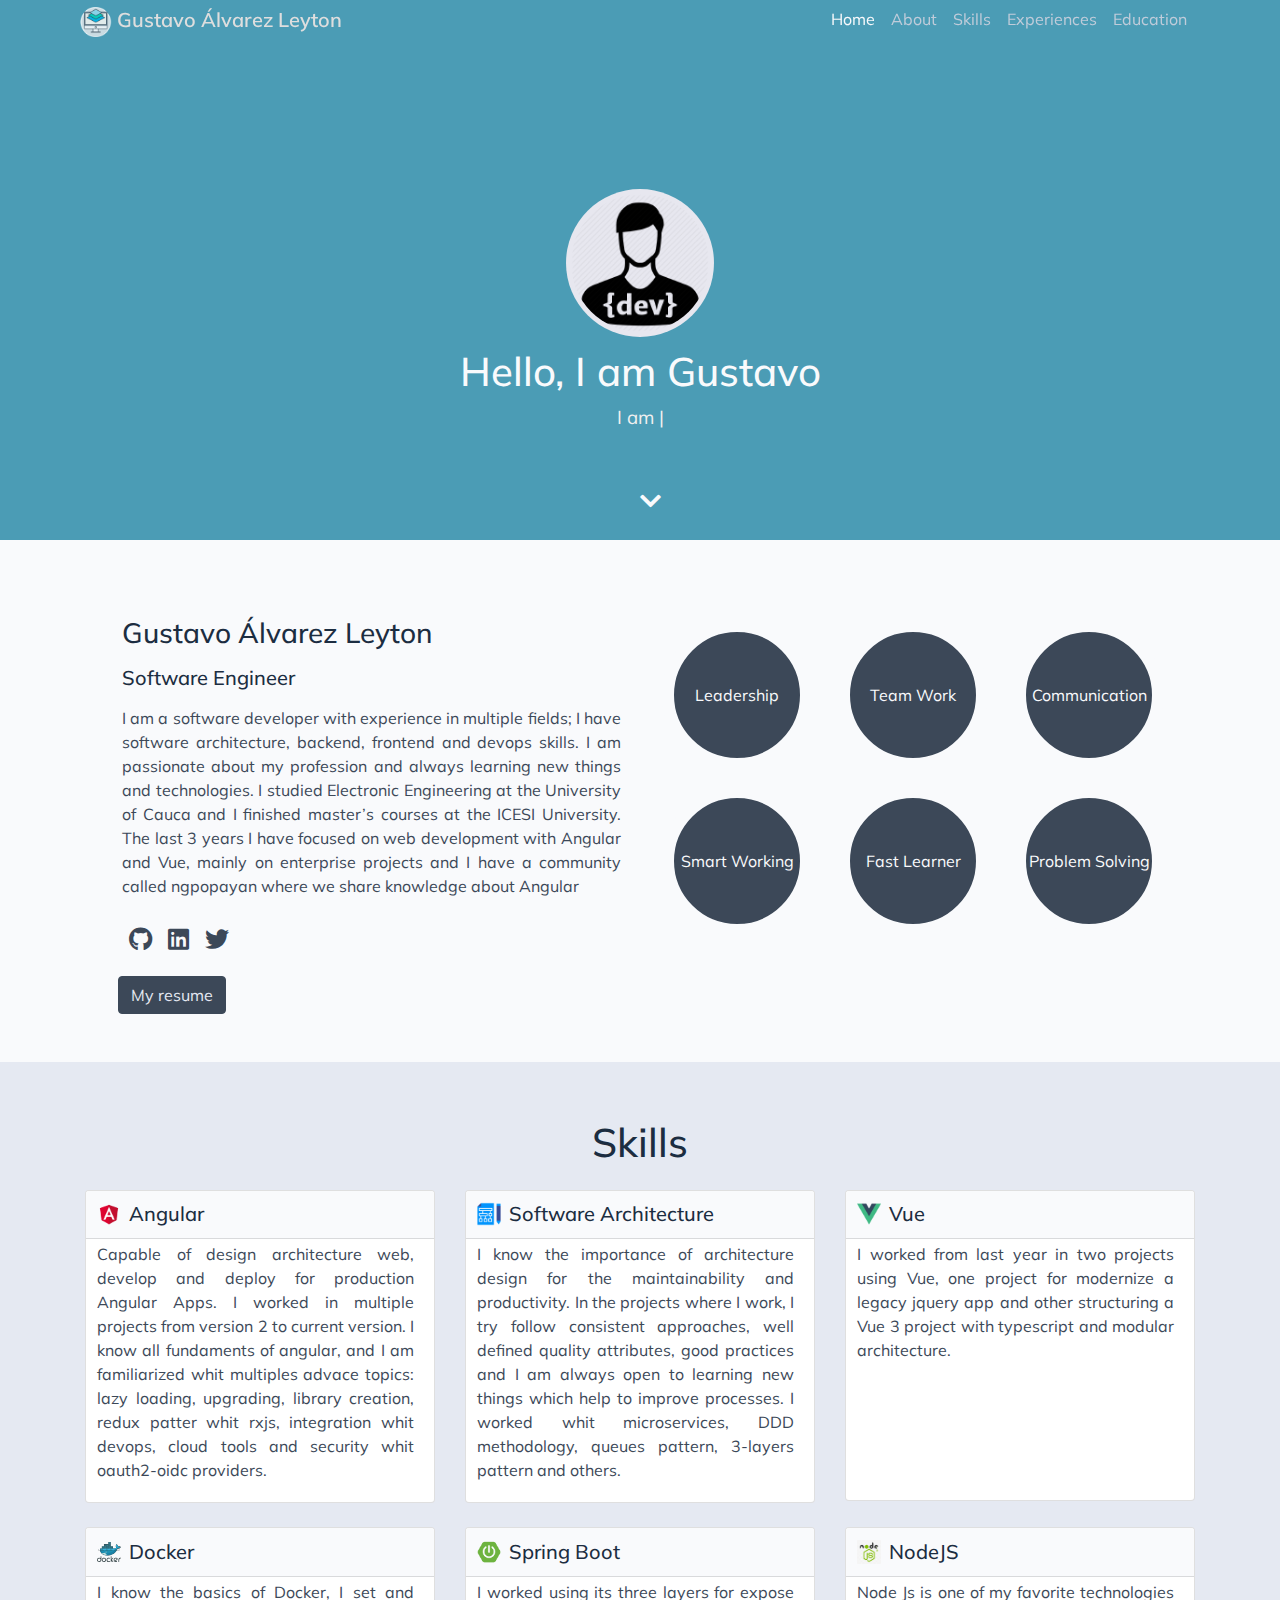
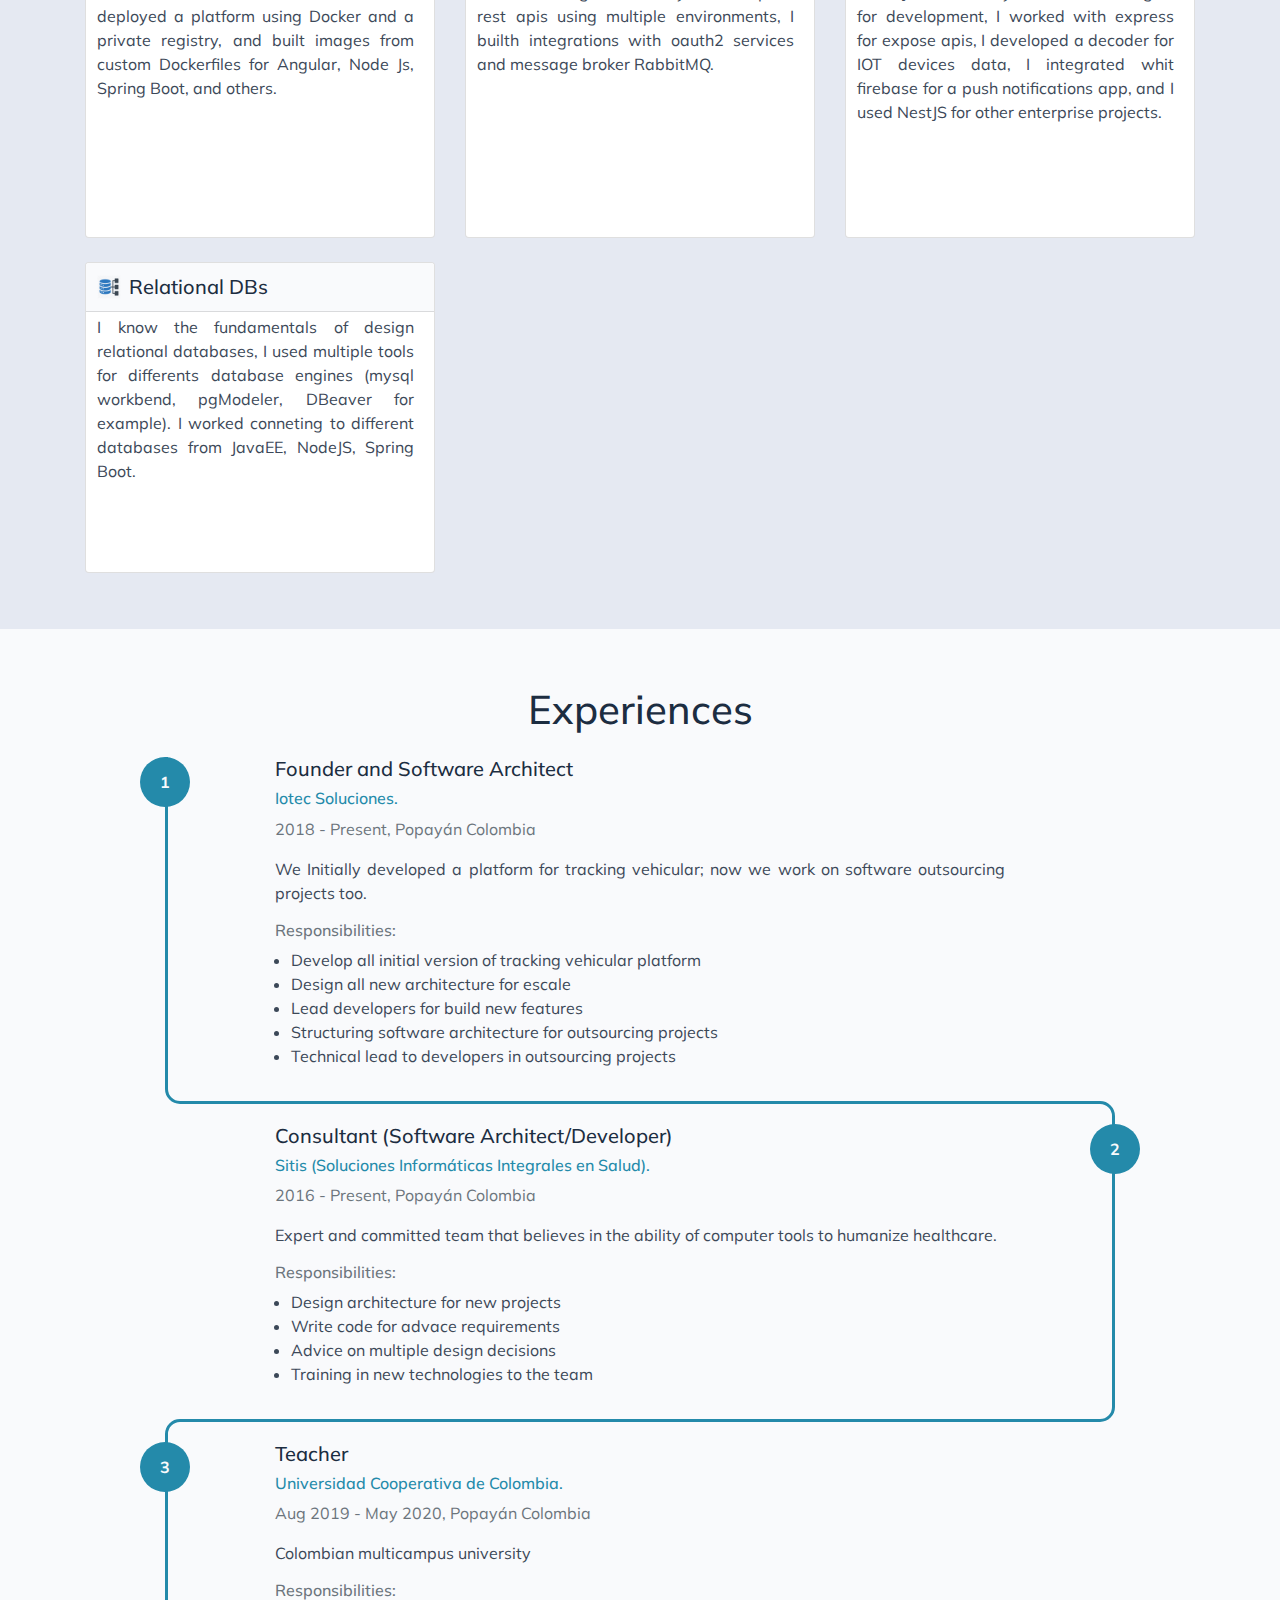
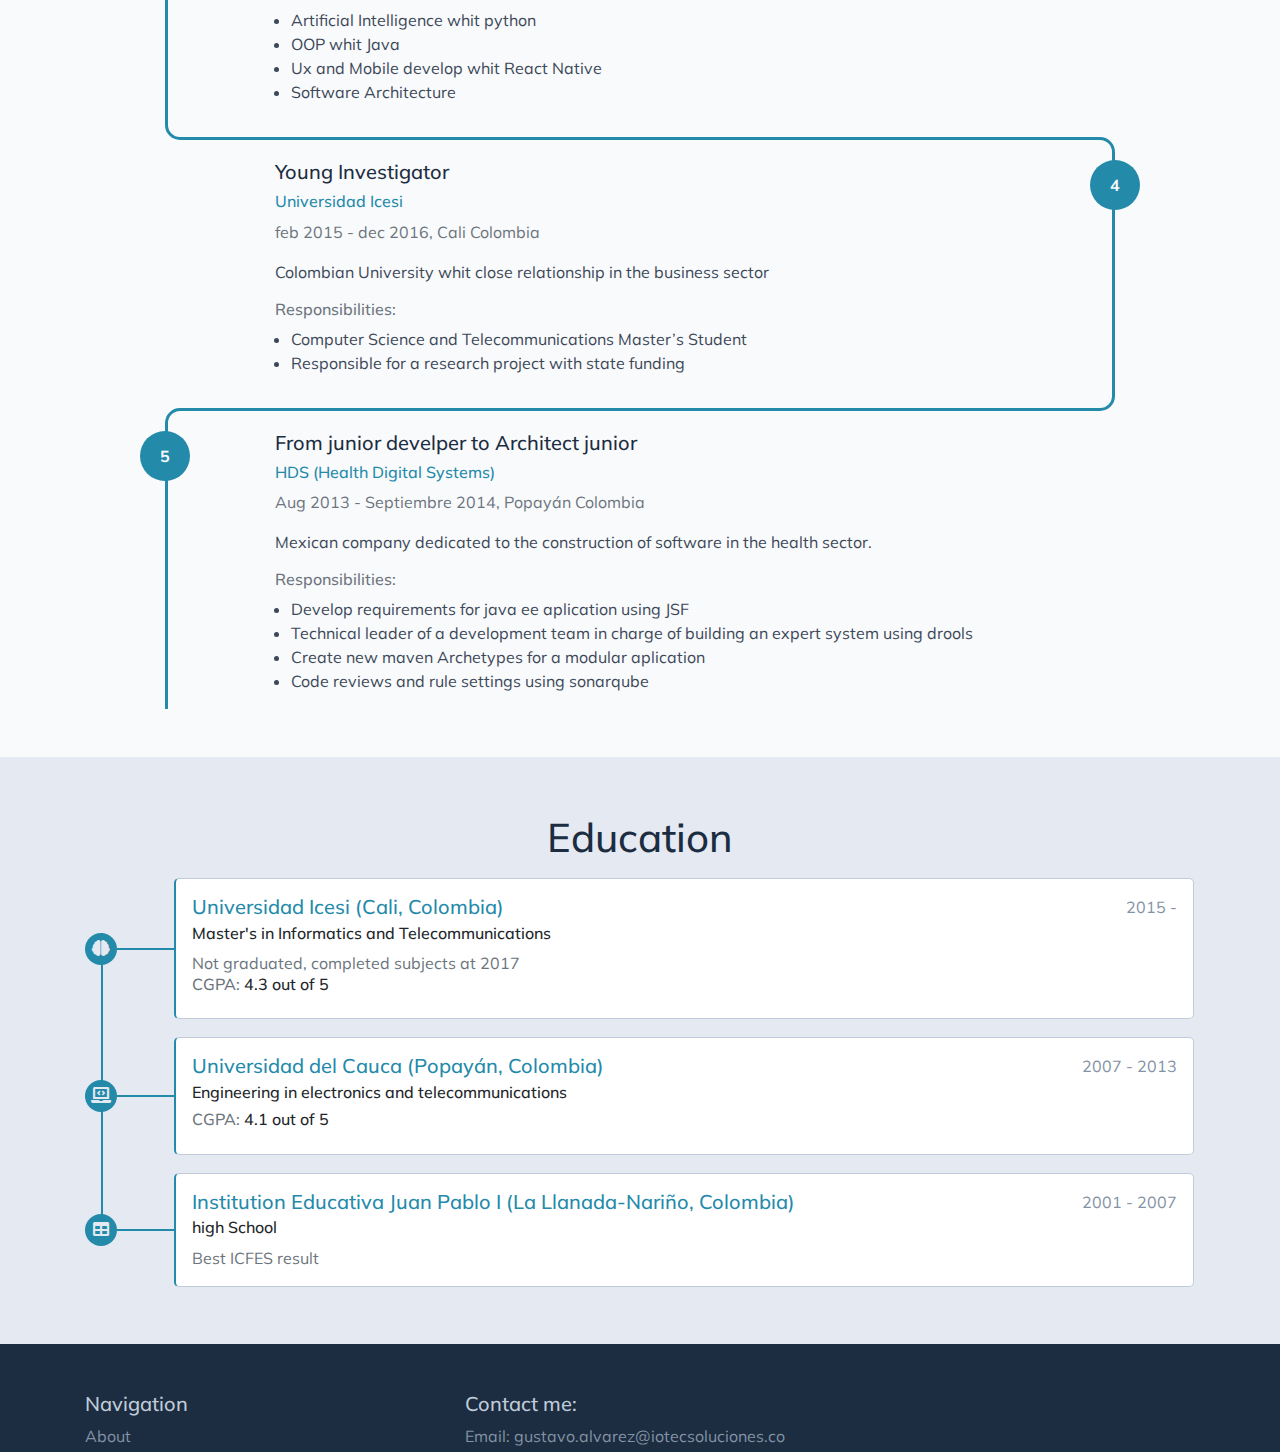
==== index.html @ 7e6e4bab "deploy: ab491716023825e96f4cd02fb077b86176ae86fd" ====
<!doctype html><html lang=en><head><meta name=generator content="Hugo 0.77.0"><title>Gustavo Álvarez Leyton</title><meta name=description content="Portfolio and personal blog of Gustavo Álvarez."><meta charset=utf-8><meta name=viewport content="width=device-width,initial-scale=1"><meta http-equiv=x-ua-compatible content="ie=edge"><link rel=stylesheet href=/css/bootstrap.min.css><link rel=stylesheet href=/css/layouts/main.css><link rel=stylesheet href=/css/style.css><link rel=stylesheet href=/css/navigators/navbar.css><link href="https://fonts.googleapis.com/css2?family=Muli:wght@300;400;500;600" rel=stylesheet><link rel=stylesheet href=https://cdnjs.cloudflare.com/ajax/libs/font-awesome/5.11.2/css/all.min.css><link rel=icon type=image/png href=/images/site/logo-gaalvarez_hua305475b74b4f21ab1abec66f253420e_112978_42x0_resize_box_2.png><link rel=stylesheet href=/css/style.css><link rel=stylesheet href=/css/sections/home.css><link rel=stylesheet href=/css/sections/about.css><link rel=stylesheet href=/css/sections/skills.css><link rel=stylesheet href=/css/sections/experiences.css><link rel=stylesheet href=/css/sections/education.css><link rel=stylesheet href=/css/sections/projects.css><link rel=stylesheet href=/css/sections/recent-posts.css><link rel=stylesheet href=/css/sections/achievements.css></head><body data-spy=scroll data-target=#top-navbar data-offset=100><nav class="navbar navbar-expand-xl top-navbar initial-navbar" id=top-navbar><div class=container><a class=navbar-brand href=/><img src=/images/site/logo-gaalvarez_hua305475b74b4f21ab1abec66f253420e_112978_42x0_resize_box_2.png id=logo>Gustavo Álvarez Leyton</a>
<button class="navbar-toggler navbar-dark" id=navbar-toggler type=button data-toggle=collapse data-target=#top-nav-items>
<span class=navbar-toggler-icon></span></button><div class="collapse navbar-collapse" id=top-nav-items><ul class="navbar-nav ml-auto"><li class=nav-item><a class=nav-link href=#home>Home</a></li><li class=nav-item><a class=nav-link href=#about>About</a></li><li class=nav-item><a class=nav-link href=#skills>Skills</a></li><li class=nav-item><a class=nav-link href=#experiences>Experiences</a></li><li class=nav-item><a class=nav-link href=#education>Education</a></li></ul></div></div><img src=/images/site/logo-gaalvarez_hua305475b74b4f21ab1abec66f253420e_112978_42x0_resize_box_2.png class=d-none id=main-logo>
<img src=/images/site/logo-gaalvarez_hua305475b74b4f21ab1abec66f253420e_112978_42x0_resize_box_2.png class=d-none id=inverted-logo></nav><div class="container-fluid home" id=home><span class=on-the-fly-behavior></span><div id=homePageBackgroundImageDivStyled class="background container-fluid"></div><div class="container content text-center"><img src=/images/author/developer_hu49b1a219dd5375f682d6f2b615464132_24031_148x148_fit_box_2.png class="rounded-circle mx-auto d-block img-fluid avatar-img"><h1 class=greeting>Hello, I am Gustavo</h1><div class=typing-carousel><span id=ityped class=ityped></span><span class=ityped-cursor></span></div><ul id=typing-carousel-data><li>I am a full stack developer</li><li>I am a Software Architect</li><li>I love bikes</li><li>I like challenges</li><li>I am from Colombia</li></ul><a href=#about><i class="arrow bounce fa fa-chevron-down"></i></a></div></div><div class="container-fluid section-holder d-flex bg-white"><div class="container anchor p-lg-5 about-section" id=about><div class="row pt-sm-2 pt-md-4 align-self-center"><div class=col-sm-6><h3 class=p-1>Gustavo Álvarez Leyton</h3><h5 class=p-1>Software Engineer</h5><p class="p-1 text-justify">I am a software developer with experience in multiple fields; I have software architecture, backend, frontend and devops skills. I am passionate about my profession and always learning new things and technologies. I studied Electronic Engineering at the University of Cauca and I finished master&rsquo;s courses at the ICESI University. The last 3 years I have focused on web development with Angular and Vue, mainly on enterprise projects and I have a community called ngpopayan where we share knowledge about Angular</p><div class="text-container ml-auto"><ul class="social-link d-flex"><li><a href=https://www.github.com/gaalvarez target=/><i class="fab fa-github"></i></a></li><li><a href=https://www.linkedin.com/in/galvarezleyton/ target=/><i class="fab fa-linkedin"></i></a></li><li><a href=https://twitter.com/galvarezleyton target=/><i class="fab fa-twitter"></i></a></li></ul></div><a href=/files/resume.pdf target=#><button class="btn btn-dark">My resume</button></a></div><div class="col-sm-6 pt-5 pl-md-4 pl-sm-3 pt-sm-0"><div class=row><div class="col-6 col-lg-4 p-2"><div class="circular-progress blue"><span class=circular-progress-left><span class="circular-progress-bar circular-progress-percentage-80"></span></span><span class=circular-progress-right><span class=circular-progress-bar></span></span><div class=circular-progress-value>Leadership</div></div></div><div class="col-6 col-lg-4 p-2"><div class="circular-progress yellow"><span class=circular-progress-left><span class="circular-progress-bar circular-progress-percentage-80"></span></span><span class=circular-progress-right><span class=circular-progress-bar></span></span><div class=circular-progress-value>Team Work</div></div></div><div class="col-6 col-lg-4 p-2"><div class="circular-progress pink"><span class=circular-progress-left><span class="circular-progress-bar circular-progress-percentage-80"></span></span><span class=circular-progress-right><span class=circular-progress-bar></span></span><div class=circular-progress-value>Communication</div></div></div><div class="col-6 col-lg-4 p-2"><div class="circular-progress green"><span class=circular-progress-left><span class="circular-progress-bar circular-progress-percentage-95"></span></span><span class=circular-progress-right><span class=circular-progress-bar></span></span><div class=circular-progress-value>Smart Working</div></div></div><div class="col-6 col-lg-4 p-2"><div class="circular-progress sky"><span class=circular-progress-left><span class="circular-progress-bar circular-progress-percentage-95"></span></span><span class=circular-progress-right><span class=circular-progress-bar></span></span><div class=circular-progress-value>Fast Learner</div></div></div><div class="col-6 col-lg-4 p-2"><div class="circular-progress orange"><span class=circular-progress-left><span class="circular-progress-bar circular-progress-percentage-95"></span></span><span class=circular-progress-right><span class=circular-progress-bar></span></span><div class=circular-progress-value>Problem Solving</div></div></div></div></div></div></div></div><div class="container-fluid section-holder d-flex bg-dimmed"><div class="container-fluid anchor pb-5 skills-section" id=skills><h1 class=text-center>Skills</h1><div class="container d-flex-block"><div class=row id=primary-skills><div class="col-xs-12 col-sm-6 col-lg-4 pt-2"><a class=skill-card-link href=https://angular.io/><div class=card><div class="card-head d-flex"><img class=card-img-xs src=/images/sections/skills/angular.png alt=Angular><h5 class=card-title>Angular</h5></div><div class=card-body><p class=card-text>Capable of design architecture web, develop and deploy for production Angular Apps. I worked in multiple projects from version 2 to current version. I know all fundaments of angular, and I am familiarized whit multiples advace topics: lazy loading, upgrading, library creation, redux patter whit rxjs, integration whit devops, cloud tools and security whit oauth2-oidc providers.</p></div></div></a></div><div class="col-xs-12 col-sm-6 col-lg-4 pt-2"><a class=skill-card-link href=https://golang.org/><div class=card><div class="card-head d-flex"><img class=card-img-xs src=/images/sections/skills/software-architecture.png alt="Software Architecture"><h5 class=card-title>Software Architecture</h5></div><div class=card-body><p class=card-text>I know the importance of architecture design for the maintainability and productivity. In the projects where I work, I try follow consistent approaches, well defined quality attributes, good practices and I am always open to learning new things which help to improve processes. I worked whit microservices, DDD methodology, queues pattern, 3-layers pattern and others.</p></div></div></a></div><div class="col-xs-12 col-sm-6 col-lg-4 pt-2"><a class=skill-card-link href=https://vuejs.org/><div class=card><div class="card-head d-flex"><img class=card-img-xs src=/images/sections/skills/vue.png alt=Vue><h5 class=card-title>Vue</h5></div><div class=card-body><p class=card-text>I worked from last year in two projects using Vue, one project for modernize a legacy jquery app and other structuring a Vue 3 project with typescript and modular architecture.</p></div></div></a></div><div class="col-xs-12 col-sm-6 col-lg-4 pt-2"><a class=skill-card-link href=https://www.docker.com/><div class=card><div class="card-head d-flex"><img class=card-img-xs src=/images/sections/skills/docker.svg alt=Docker><h5 class=card-title>Docker</h5></div><div class=card-body><p class=card-text>I know the basics of Docker, I set and deployed a platform using Docker and a private registry, and built images from custom Dockerfiles for Angular, Node Js, Spring Boot, and others.</p></div></div></a></div><div class="col-xs-12 col-sm-6 col-lg-4 pt-2"><a class=skill-card-link href=https://spring.io/projects/spring-boot><div class=card><div class="card-head d-flex"><img class=card-img-xs src=/images/sections/skills/spring-boot.png alt="Spring Boot"><h5 class=card-title>Spring Boot</h5></div><div class=card-body><p class=card-text>I worked using its three layers for expose rest apis using multiple environments, I builth integrations with oauth2 services and message broker RabbitMQ.</p></div></div></a></div><div class="col-xs-12 col-sm-6 col-lg-4 pt-2"><a class=skill-card-link href=https://nodejs.org/en/><div class=card><div class="card-head d-flex"><img class=card-img-xs src=/images/sections/skills/nodejs.png alt=NodeJS><h5 class=card-title>NodeJS</h5></div><div class=card-body><p class=card-text>Node Js is one of my favorite technologies for development, I worked with express for expose apis, I developed a decoder for IOT devices data, I integrated whit firebase for a push notifications app, and I used NestJS for other enterprise projects.</p></div></div></a></div><div class="col-xs-12 col-sm-6 col-lg-4 pt-2"><a class=skill-card-link href=javascript:void(0)><div class=card><div class="card-head d-flex"><img class=card-img-xs src=/images/sections/skills/rdb.png alt="Relational DBs"><h5 class=card-title>Relational DBs</h5></div><div class=card-body><p class=card-text>I know the fundamentals of design relational databases, I used multiple tools for differents database engines (mysql workbend, pgModeler, DBeaver for example). I worked conneting to different databases from JavaEE, NodeJS, Spring Boot.</p></div></div></a></div></div></div></div></div><div class="container-fluid section-holder d-flex bg-white"><div class="container-fluid anchor pb-5 experiences-section" id=experiences><h1 class=text-center>Experiences</h1><div class="container timeline text-justify"><div class="row align-items-center d-flex"><div class="col-1 col-lg-2 text-center vertical-line d-inline-flex justify-content-center"><div class="circle font-weight-bold">1</div></div><div class="col-10 col-lg-8"><div class=experience-entry-heading><h5>Founder and Software Architect</h5><h6><a href=https://iotecsoluciones.co>Iotec Soluciones.</a></h6><p class=text-muted>2018 - Present,
Popayán Colombia</p></div><p>We Initially developed a platform for tracking vehicular; now we work on software outsourcing projects too.</p><h6 class=text-muted>Responsibilities:</h6><ul class=justify-content-around><li>Develop all initial version of tracking vehicular platform</li><li>Design all new architecture for escale</li><li>Lead developers for build new features</li><li>Structuring software architecture for outsourcing projects</li><li>Technical lead to developers in outsourcing projects</li></ul></div></div><div class="row horizontal-line"><div class="col-1 col-lg-2 timeline-side-div"><div class=corner></div></div><div class="col-10 col-lg-8"><hr></div><div class="col-1 col-lg-2 timeline-side-div"><div class=corner></div></div></div><div class="row align-items-center justify-content-end d-flex"><div class="col-10 col-lg-8"><div class=experience-entry-heading><h5>Consultant (Software Architect/Developer)</h5><h6><a href=https://sitis.com.co/>Sitis (Soluciones Informáticas Integrales en Salud).</a></h6><p class=text-muted>2016 - Present,
Popayán Colombia</p></div><p>Expert and committed team that believes in the ability of computer tools to humanize healthcare.</p><h6 class=text-muted>Responsibilities:</h6><ul class=justify-content-around><li>Design architecture for new projects</li><li>Write code for advace requirements</li><li>Advice on multiple design decisions</li><li>Training in new technologies to the team</li></ul></div><div class="col-1 col-lg-2 text-center vertical-line d-inline-flex justify-content-center"><div class="circle font-weight-bold">2</div></div></div><div class="row horizontal-line"><div class="col-1 col-lg-2 timeline-side-div"><div class=corner></div></div><div class="col-10 col-lg-8"><hr></div><div class="col-1 col-lg-2 timeline-side-div"><div class=corner></div></div></div><div class="row align-items-center d-flex"><div class="col-1 col-lg-2 text-center vertical-line d-inline-flex justify-content-center"><div class="circle font-weight-bold">3</div></div><div class="col-10 col-lg-8"><div class=experience-entry-heading><h5>Teacher</h5><h6><a href=https://www.ucc.edu.co/>Universidad Cooperativa de Colombia.</a></h6><p class=text-muted>Aug 2019 - May 2020,
Popayán Colombia</p></div><p>Colombian multicampus university</p><h6 class=text-muted>Responsibilities:</h6><ul class=justify-content-around><li>Artificial Intelligence whit python</li><li>OOP whit Java</li><li>Ux and Mobile develop whit React Native</li><li>Software Architecture</li></ul></div></div><div class="row horizontal-line"><div class="col-1 col-lg-2 timeline-side-div"><div class=corner></div></div><div class="col-10 col-lg-8"><hr></div><div class="col-1 col-lg-2 timeline-side-div"><div class=corner></div></div></div><div class="row align-items-center justify-content-end d-flex"><div class="col-10 col-lg-8"><div class=experience-entry-heading><h5>Young Investigator</h5><h6><a href=https://www.icesi.edu.co/>Universidad Icesi</a></h6><p class=text-muted>feb 2015 - dec 2016,
Cali Colombia</p></div><p>Colombian University whit close relationship in the business sector</p><h6 class=text-muted>Responsibilities:</h6><ul class=justify-content-around><li>Computer Science and Telecommunications Master&rsquo;s Student</li><li>Responsible for a research project with state funding</li></ul></div><div class="col-1 col-lg-2 text-center vertical-line d-inline-flex justify-content-center"><div class="circle font-weight-bold">4</div></div></div><div class="row horizontal-line"><div class="col-1 col-lg-2 timeline-side-div"><div class=corner></div></div><div class="col-10 col-lg-8"><hr></div><div class="col-1 col-lg-2 timeline-side-div"><div class=corner></div></div></div><div class="row align-items-center d-flex"><div class="col-1 col-lg-2 text-center vertical-line d-inline-flex justify-content-center"><div class="circle font-weight-bold">5</div></div><div class="col-10 col-lg-8"><div class=experience-entry-heading><h5>From junior develper to Architect junior</h5><h6><a href=Currently%20not%20available>HDS (Health Digital Systems)</a></h6><p class=text-muted>Aug 2013 - Septiembre 2014,
Popayán Colombia</p></div><p>Mexican company dedicated to the construction of software in the health sector.</p><h6 class=text-muted>Responsibilities:</h6><ul class=justify-content-around><li>Develop requirements for java ee aplication using JSF</li><li>Technical leader of a development team in charge of building an expert system using drools</li><li>Create new maven Archetypes for a modular aplication</li><li>Code reviews and rule settings using sonarqube</li></ul></div></div></div></div></div><div class="container-fluid section-holder d-flex bg-dimmed"><div class="container-fluid anchor pb-5 education-section" id=education><h1 class=text-center>Education</h1><div class=container><table class=education-info-table><tbody><tr><td class=icon><div class=hline></div><div class=icon-holder><i class="fas fa-brain"></i></div></td><td class=line><div></div></td><td class=details><div class="degree-info card"><div class=row><div class="col-lg-10 col-md-8"><h5><a href=https://www.icesi.edu.co/>Universidad Icesi (Cali, Colombia)</a></h5></div><div class="timeframe col-lg-2 col-md-4">2015 -</div></div><h6>Master's in Informatics and Telecommunications</h6><div class=row><div class="col-lg-10 col-md-8 text-muted">Not graduated, completed subjects at 2017</div></div><h6><span class=text-muted>CGPA: </span><span>4.3</span> out of <span>5</span></h6></div></td></tr><tr><td class=icon><div class=hline></div><div class=icon-holder><i class="fas fa-laptop-code"></i></div></td><td class=line><div></div></td><td class=details><div class="degree-info card"><div class=row><div class="col-lg-10 col-md-8"><h5><a href=https://www.unicauca.edu.co/>Universidad del Cauca (Popayán, Colombia)</a></h5></div><div class="timeframe col-lg-2 col-md-4">2007 - 2013</div></div><h6>Engineering in electronics and telecommunications</h6><h6><span class=text-muted>CGPA: </span><span>4.1</span> out of <span>5</span></h6></div></td></tr><tr><td class=icon><div class=hline></div><div class=icon-holder><i class="fas fa-table"></i></div></td><td class=line><div></div></td><td class=details><div class="degree-info card"><div class=row><div class="col-lg-10 col-md-8"><h5><a href=#>Institution Educativa Juan Pablo I (La Llanada-Nariño, Colombia)</a></h5></div><div class="timeframe col-lg-2 col-md-4">2001 - 2007</div></div><h6>high School</h6><div class=row><div class="col-lg-10 col-md-8 text-muted">Best ICFES result</div></div></div></td></tr></tbody></table></div></div></div><footer class="container-fluid text-center align-content-center footer pb-2"><div class="container pt-5"><div class="row text-left"><div class="col-md-4 col-sm-12"><h5>Navigation</h5><ul><li class=nav-item><a class=smooth-scroll href=#about>About</a></li><li class=nav-item><a class=smooth-scroll href=#skills>Skills</a></li><li class=nav-item><a class=smooth-scroll href=#experiences>Experiences</a></li><li class=nav-item><a class=smooth-scroll href=#education>Education</a></li></ul></div><div class="col-md-4 col-sm-12"><h5>Contact me:</h5><ul><li><span>Email:</span> <span>gustavo.alvarez@iotecsoluciones.co</span></li><li><span>Phone:</span> <span>+57 311 321 5148</span></li></ul></div></div></div><hr><div class=container><div class="row text-left"><div class=col-md-4></div><div class="col-md-4 text-center">© 2021 Copyright.</div><div class="col-md-4 text-right"><a id=hugo href=https://gohugo.io/>Powered by
<img src=/images/hugo-logo.svg alt="Hugo Logo" height=18></a></div></div></div></footer><script src=/js/jquery-3.4.1.min.js></script><script src=/js/popper.min.js></script><script src=/js/bootstrap.min.js></script><script src=/js/navbar.js></script><script src=/js/main.js></script><script src=/js/itype.min.js></script><script src=/js/github-button.js></script><script src=/js/home.js></script><script src=/js/jquery.filterizr.min.js></script></body></html>
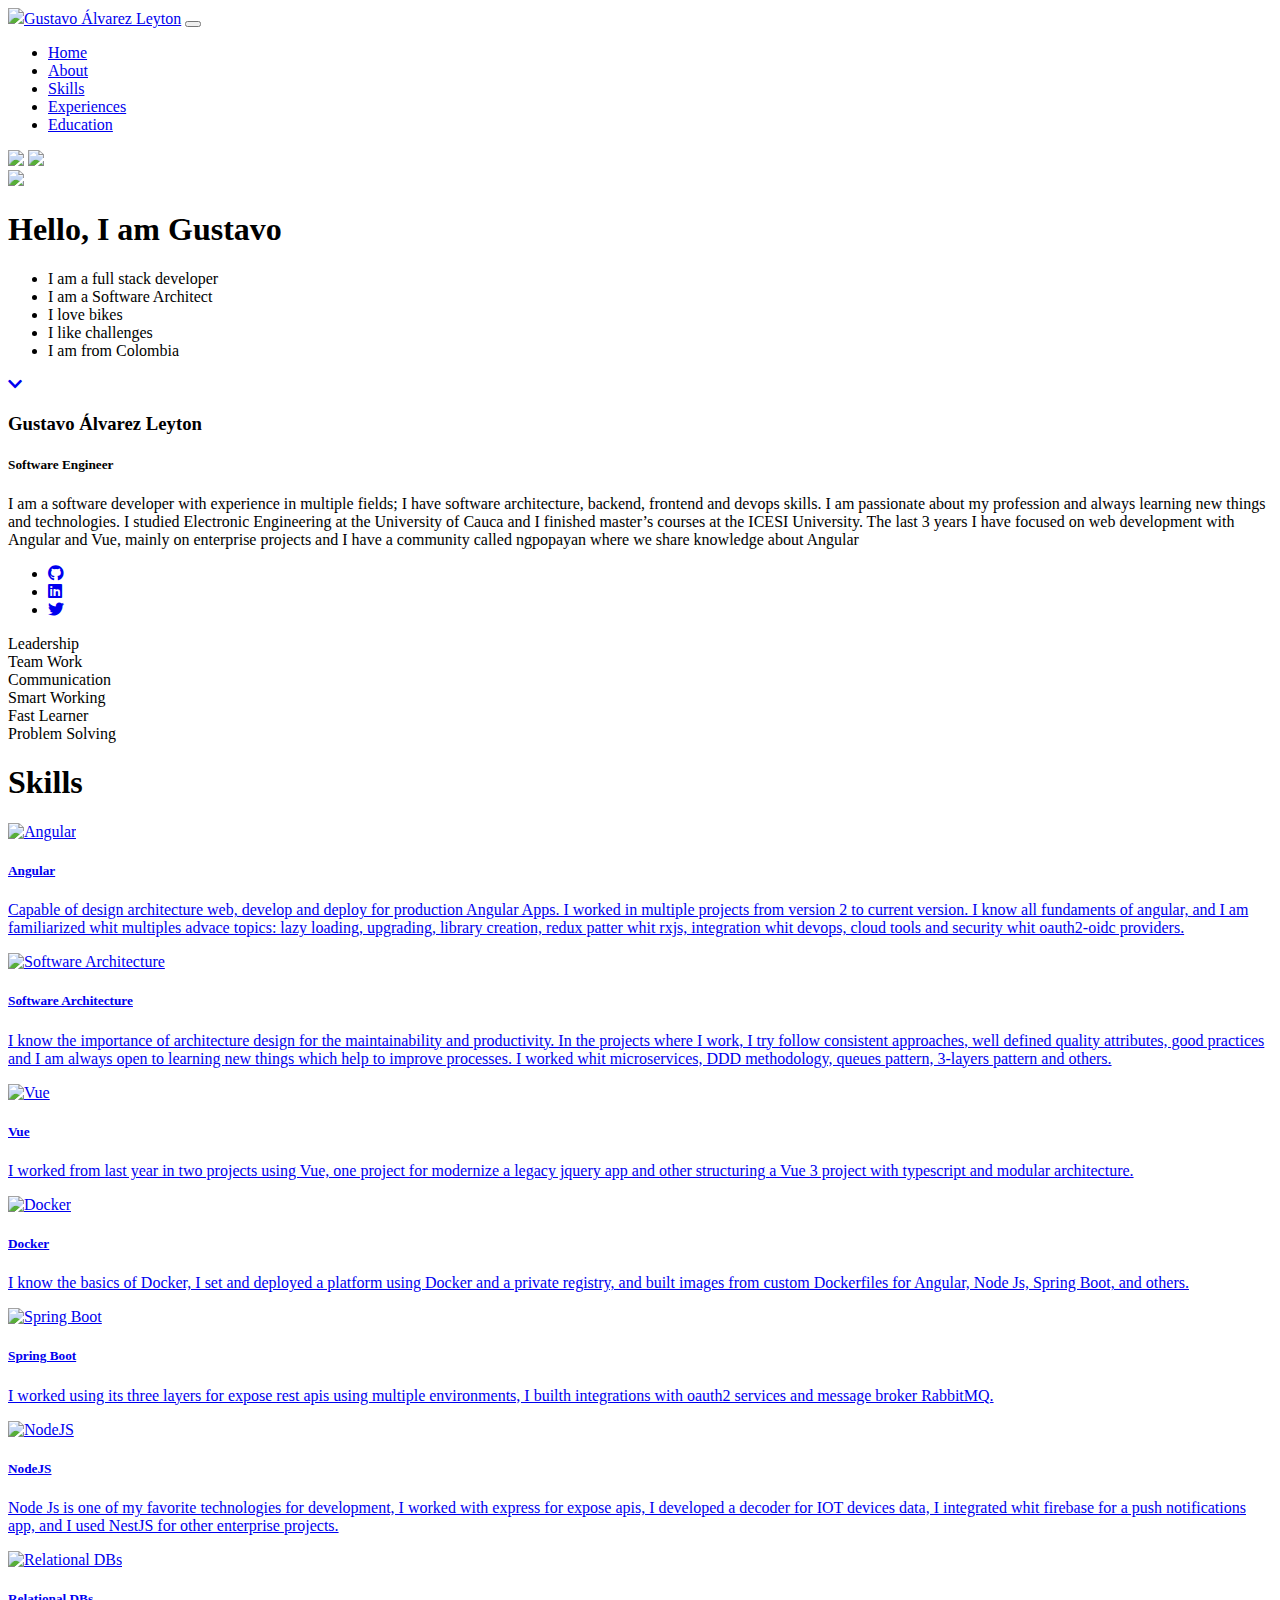
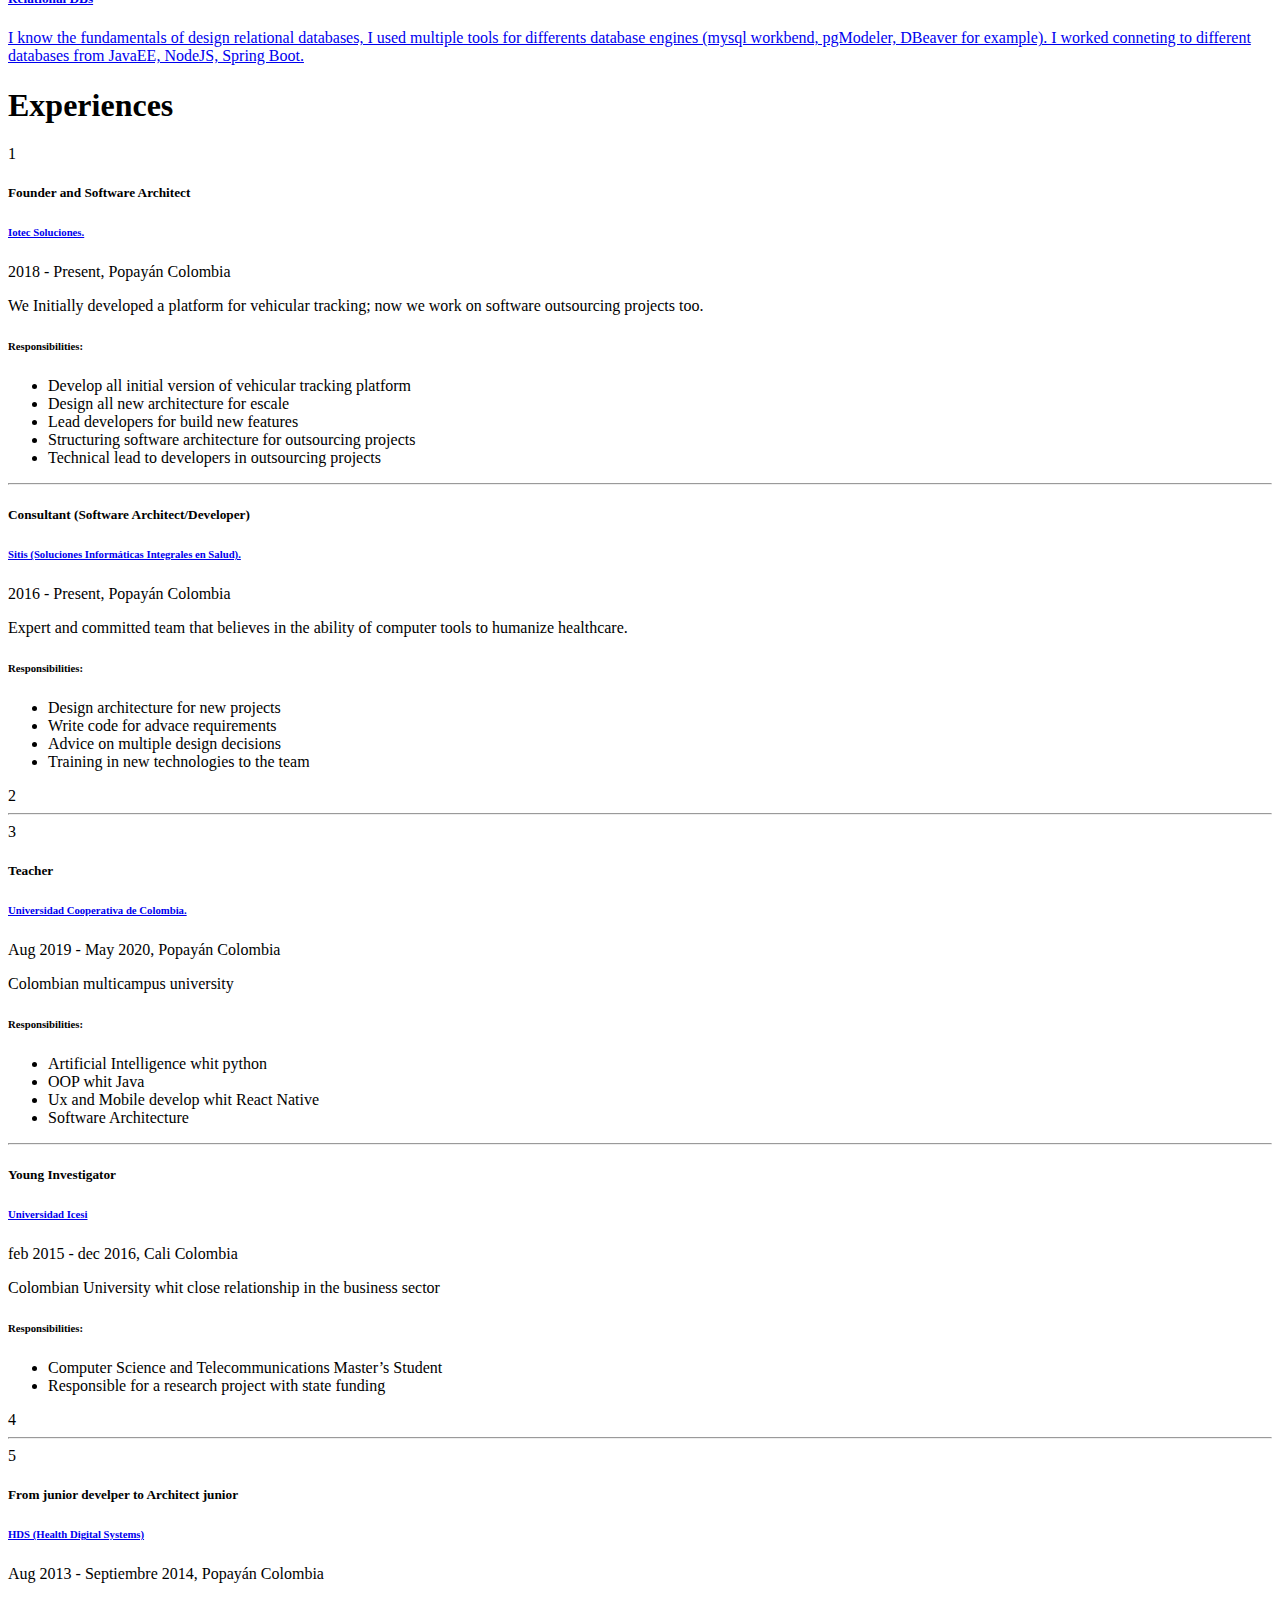
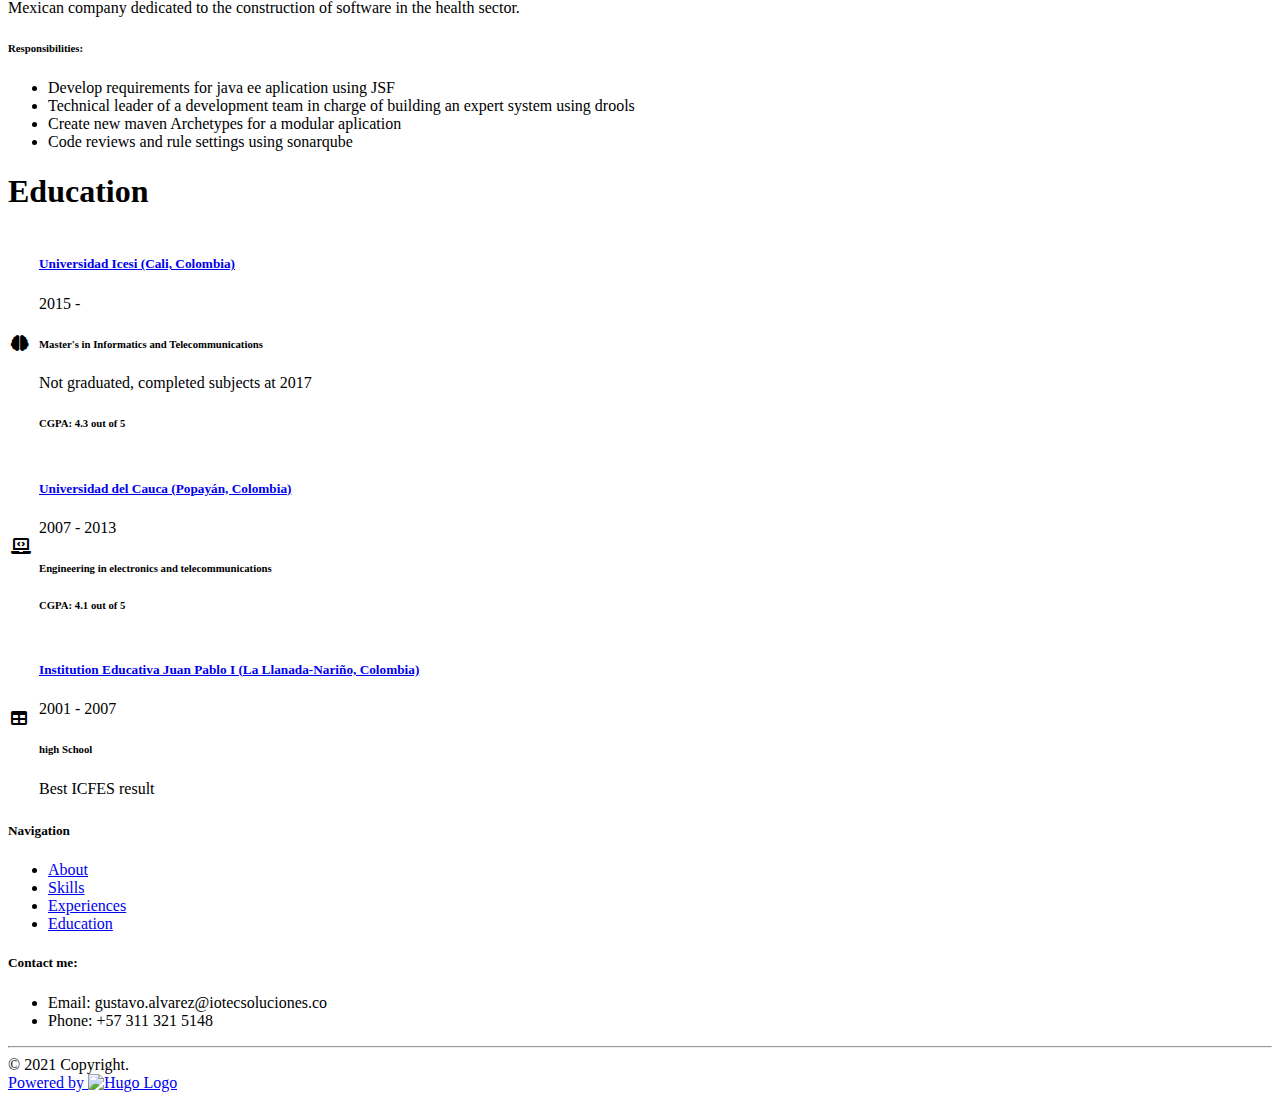
==== commit afb35a94: "deploy: 7b2c281df19edca3a776aa38a8f940fb9f00fcce" ====
--- a/index.html
+++ b/index.html
@@ -1,10 +1,10 @@
-<!doctype html><html lang=en><head><meta name=generator content="Hugo 0.77.0"><title>Gustavo Álvarez Leyton</title><meta name=description content="Portfolio and personal blog of Gustavo Álvarez."><meta charset=utf-8><meta name=viewport content="width=device-width,initial-scale=1"><meta http-equiv=x-ua-compatible content="ie=edge"><link rel=stylesheet href=/css/bootstrap.min.css><link rel=stylesheet href=/css/layouts/main.css><link rel=stylesheet href=/css/style.css><link rel=stylesheet href=/css/navigators/navbar.css><link href="https://fonts.googleapis.com/css2?family=Muli:wght@300;400;500;600" rel=stylesheet><link rel=stylesheet href=https://cdnjs.cloudflare.com/ajax/libs/font-awesome/5.11.2/css/all.min.css><link rel=icon type=image/png href=/images/site/logo-gaalvarez_hua305475b74b4f21ab1abec66f253420e_112978_42x0_resize_box_2.png><link rel=stylesheet href=/css/style.css><link rel=stylesheet href=/css/sections/home.css><link rel=stylesheet href=/css/sections/about.css><link rel=stylesheet href=/css/sections/skills.css><link rel=stylesheet href=/css/sections/experiences.css><link rel=stylesheet href=/css/sections/education.css><link rel=stylesheet href=/css/sections/projects.css><link rel=stylesheet href=/css/sections/recent-posts.css><link rel=stylesheet href=/css/sections/achievements.css></head><body data-spy=scroll data-target=#top-navbar data-offset=100><nav class="navbar navbar-expand-xl top-navbar initial-navbar" id=top-navbar><div class=container><a class=navbar-brand href=/><img src=/images/site/logo-gaalvarez_hua305475b74b4f21ab1abec66f253420e_112978_42x0_resize_box_2.png id=logo>Gustavo Álvarez Leyton</a>
+<!doctype html><html lang=en><head><meta name=generator content="Hugo 0.77.0"><title>Gustavo Álvarez Leyton</title><meta name=description content="Portfolio and personal blog of Gustavo Álvarez."><meta charset=utf-8><meta name=viewport content="width=device-width,initial-scale=1"><meta http-equiv=x-ua-compatible content="ie=edge"><link rel=stylesheet href=/galvarezleyton.io/css/bootstrap.min.css><link rel=stylesheet href=/galvarezleyton.io/css/layouts/main.css><link rel=stylesheet href=/galvarezleyton.io/css/style.css><link rel=stylesheet href=/galvarezleyton.io/css/navigators/navbar.css><link href="https://fonts.googleapis.com/css2?family=Muli:wght@300;400;500;600" rel=stylesheet><link rel=stylesheet href=https://cdnjs.cloudflare.com/ajax/libs/font-awesome/5.11.2/css/all.min.css><link rel=icon type=image/png href=/galvarezleyton.io/images/site/logo-gaalvarez_hua305475b74b4f21ab1abec66f253420e_112978_42x0_resize_box_2.png><link rel=stylesheet href=/galvarezleyton.io/css/style.css><link rel=stylesheet href=/galvarezleyton.io/css/sections/home.css><link rel=stylesheet href=/galvarezleyton.io/css/sections/about.css><link rel=stylesheet href=/galvarezleyton.io/css/sections/skills.css><link rel=stylesheet href=/galvarezleyton.io/css/sections/experiences.css><link rel=stylesheet href=/galvarezleyton.io/css/sections/education.css><link rel=stylesheet href=/galvarezleyton.io/css/sections/projects.css><link rel=stylesheet href=/galvarezleyton.io/css/sections/recent-posts.css><link rel=stylesheet href=/galvarezleyton.io/css/sections/achievements.css></head><body data-spy=scroll data-target=#top-navbar data-offset=100><nav class="navbar navbar-expand-xl top-navbar initial-navbar" id=top-navbar><div class=container><a class=navbar-brand href=/galvarezleyton.io><img src=/galvarezleyton.io/images/site/logo-gaalvarez_hua305475b74b4f21ab1abec66f253420e_112978_42x0_resize_box_2.png id=logo>Gustavo Álvarez Leyton</a>
 <button class="navbar-toggler navbar-dark" id=navbar-toggler type=button data-toggle=collapse data-target=#top-nav-items>
-<span class=navbar-toggler-icon></span></button><div class="collapse navbar-collapse" id=top-nav-items><ul class="navbar-nav ml-auto"><li class=nav-item><a class=nav-link href=#home>Home</a></li><li class=nav-item><a class=nav-link href=#about>About</a></li><li class=nav-item><a class=nav-link href=#skills>Skills</a></li><li class=nav-item><a class=nav-link href=#experiences>Experiences</a></li><li class=nav-item><a class=nav-link href=#education>Education</a></li></ul></div></div><img src=/images/site/logo-gaalvarez_hua305475b74b4f21ab1abec66f253420e_112978_42x0_resize_box_2.png class=d-none id=main-logo>
-<img src=/images/site/logo-gaalvarez_hua305475b74b4f21ab1abec66f253420e_112978_42x0_resize_box_2.png class=d-none id=inverted-logo></nav><div class="container-fluid home" id=home><span class=on-the-fly-behavior></span><div id=homePageBackgroundImageDivStyled class="background container-fluid"></div><div class="container content text-center"><img src=/images/author/developer_hu49b1a219dd5375f682d6f2b615464132_24031_148x148_fit_box_2.png class="rounded-circle mx-auto d-block img-fluid avatar-img"><h1 class=greeting>Hello, I am Gustavo</h1><div class=typing-carousel><span id=ityped class=ityped></span><span class=ityped-cursor></span></div><ul id=typing-carousel-data><li>I am a full stack developer</li><li>I am a Software Architect</li><li>I love bikes</li><li>I like challenges</li><li>I am from Colombia</li></ul><a href=#about><i class="arrow bounce fa fa-chevron-down"></i></a></div></div><div class="container-fluid section-holder d-flex bg-white"><div class="container anchor p-lg-5 about-section" id=about><div class="row pt-sm-2 pt-md-4 align-self-center"><div class=col-sm-6><h3 class=p-1>Gustavo Álvarez Leyton</h3><h5 class=p-1>Software Engineer</h5><p class="p-1 text-justify">I am a software developer with experience in multiple fields; I have software architecture, backend, frontend and devops skills. I am passionate about my profession and always learning new things and technologies. I studied Electronic Engineering at the University of Cauca and I finished master&rsquo;s courses at the ICESI University. The last 3 years I have focused on web development with Angular and Vue, mainly on enterprise projects and I have a community called ngpopayan where we share knowledge about Angular</p><div class="text-container ml-auto"><ul class="social-link d-flex"><li><a href=https://www.github.com/gaalvarez target=/><i class="fab fa-github"></i></a></li><li><a href=https://www.linkedin.com/in/galvarezleyton/ target=/><i class="fab fa-linkedin"></i></a></li><li><a href=https://twitter.com/galvarezleyton target=/><i class="fab fa-twitter"></i></a></li></ul></div><a href=/files/resume.pdf target=#><button class="btn btn-dark">My resume</button></a></div><div class="col-sm-6 pt-5 pl-md-4 pl-sm-3 pt-sm-0"><div class=row><div class="col-6 col-lg-4 p-2"><div class="circular-progress blue"><span class=circular-progress-left><span class="circular-progress-bar circular-progress-percentage-80"></span></span><span class=circular-progress-right><span class=circular-progress-bar></span></span><div class=circular-progress-value>Leadership</div></div></div><div class="col-6 col-lg-4 p-2"><div class="circular-progress yellow"><span class=circular-progress-left><span class="circular-progress-bar circular-progress-percentage-80"></span></span><span class=circular-progress-right><span class=circular-progress-bar></span></span><div class=circular-progress-value>Team Work</div></div></div><div class="col-6 col-lg-4 p-2"><div class="circular-progress pink"><span class=circular-progress-left><span class="circular-progress-bar circular-progress-percentage-80"></span></span><span class=circular-progress-right><span class=circular-progress-bar></span></span><div class=circular-progress-value>Communication</div></div></div><div class="col-6 col-lg-4 p-2"><div class="circular-progress green"><span class=circular-progress-left><span class="circular-progress-bar circular-progress-percentage-95"></span></span><span class=circular-progress-right><span class=circular-progress-bar></span></span><div class=circular-progress-value>Smart Working</div></div></div><div class="col-6 col-lg-4 p-2"><div class="circular-progress sky"><span class=circular-progress-left><span class="circular-progress-bar circular-progress-percentage-95"></span></span><span class=circular-progress-right><span class=circular-progress-bar></span></span><div class=circular-progress-value>Fast Learner</div></div></div><div class="col-6 col-lg-4 p-2"><div class="circular-progress orange"><span class=circular-progress-left><span class="circular-progress-bar circular-progress-percentage-95"></span></span><span class=circular-progress-right><span class=circular-progress-bar></span></span><div class=circular-progress-value>Problem Solving</div></div></div></div></div></div></div></div><div class="container-fluid section-holder d-flex bg-dimmed"><div class="container-fluid anchor pb-5 skills-section" id=skills><h1 class=text-center>Skills</h1><div class="container d-flex-block"><div class=row id=primary-skills><div class="col-xs-12 col-sm-6 col-lg-4 pt-2"><a class=skill-card-link href=https://angular.io/><div class=card><div class="card-head d-flex"><img class=card-img-xs src=/images/sections/skills/angular.png alt=Angular><h5 class=card-title>Angular</h5></div><div class=card-body><p class=card-text>Capable of design architecture web, develop and deploy for production Angular Apps. I worked in multiple projects from version 2 to current version. I know all fundaments of angular, and I am familiarized whit multiples advace topics: lazy loading, upgrading, library creation, redux patter whit rxjs, integration whit devops, cloud tools and security whit oauth2-oidc providers.</p></div></div></a></div><div class="col-xs-12 col-sm-6 col-lg-4 pt-2"><a class=skill-card-link href=https://golang.org/><div class=card><div class="card-head d-flex"><img class=card-img-xs src=/images/sections/skills/software-architecture.png alt="Software Architecture"><h5 class=card-title>Software Architecture</h5></div><div class=card-body><p class=card-text>I know the importance of architecture design for the maintainability and productivity. In the projects where I work, I try follow consistent approaches, well defined quality attributes, good practices and I am always open to learning new things which help to improve processes. I worked whit microservices, DDD methodology, queues pattern, 3-layers pattern and others.</p></div></div></a></div><div class="col-xs-12 col-sm-6 col-lg-4 pt-2"><a class=skill-card-link href=https://vuejs.org/><div class=card><div class="card-head d-flex"><img class=card-img-xs src=/images/sections/skills/vue.png alt=Vue><h5 class=card-title>Vue</h5></div><div class=card-body><p class=card-text>I worked from last year in two projects using Vue, one project for modernize a legacy jquery app and other structuring a Vue 3 project with typescript and modular architecture.</p></div></div></a></div><div class="col-xs-12 col-sm-6 col-lg-4 pt-2"><a class=skill-card-link href=https://www.docker.com/><div class=card><div class="card-head d-flex"><img class=card-img-xs src=/images/sections/skills/docker.svg alt=Docker><h5 class=card-title>Docker</h5></div><div class=card-body><p class=card-text>I know the basics of Docker, I set and deployed a platform using Docker and a private registry, and built images from custom Dockerfiles for Angular, Node Js, Spring Boot, and others.</p></div></div></a></div><div class="col-xs-12 col-sm-6 col-lg-4 pt-2"><a class=skill-card-link href=https://spring.io/projects/spring-boot><div class=card><div class="card-head d-flex"><img class=card-img-xs src=/images/sections/skills/spring-boot.png alt="Spring Boot"><h5 class=card-title>Spring Boot</h5></div><div class=card-body><p class=card-text>I worked using its three layers for expose rest apis using multiple environments, I builth integrations with oauth2 services and message broker RabbitMQ.</p></div></div></a></div><div class="col-xs-12 col-sm-6 col-lg-4 pt-2"><a class=skill-card-link href=https://nodejs.org/en/><div class=card><div class="card-head d-flex"><img class=card-img-xs src=/images/sections/skills/nodejs.png alt=NodeJS><h5 class=card-title>NodeJS</h5></div><div class=card-body><p class=card-text>Node Js is one of my favorite technologies for development, I worked with express for expose apis, I developed a decoder for IOT devices data, I integrated whit firebase for a push notifications app, and I used NestJS for other enterprise projects.</p></div></div></a></div><div class="col-xs-12 col-sm-6 col-lg-4 pt-2"><a class=skill-card-link href=javascript:void(0)><div class=card><div class="card-head d-flex"><img class=card-img-xs src=/images/sections/skills/rdb.png alt="Relational DBs"><h5 class=card-title>Relational DBs</h5></div><div class=card-body><p class=card-text>I know the fundamentals of design relational databases, I used multiple tools for differents database engines (mysql workbend, pgModeler, DBeaver for example). I worked conneting to different databases from JavaEE, NodeJS, Spring Boot.</p></div></div></a></div></div></div></div></div><div class="container-fluid section-holder d-flex bg-white"><div class="container-fluid anchor pb-5 experiences-section" id=experiences><h1 class=text-center>Experiences</h1><div class="container timeline text-justify"><div class="row align-items-center d-flex"><div class="col-1 col-lg-2 text-center vertical-line d-inline-flex justify-content-center"><div class="circle font-weight-bold">1</div></div><div class="col-10 col-lg-8"><div class=experience-entry-heading><h5>Founder and Software Architect</h5><h6><a href=https://iotecsoluciones.co>Iotec Soluciones.</a></h6><p class=text-muted>2018 - Present,
-Popayán Colombia</p></div><p>We Initially developed a platform for tracking vehicular; now we work on software outsourcing projects too.</p><h6 class=text-muted>Responsibilities:</h6><ul class=justify-content-around><li>Develop all initial version of tracking vehicular platform</li><li>Design all new architecture for escale</li><li>Lead developers for build new features</li><li>Structuring software architecture for outsourcing projects</li><li>Technical lead to developers in outsourcing projects</li></ul></div></div><div class="row horizontal-line"><div class="col-1 col-lg-2 timeline-side-div"><div class=corner></div></div><div class="col-10 col-lg-8"><hr></div><div class="col-1 col-lg-2 timeline-side-div"><div class=corner></div></div></div><div class="row align-items-center justify-content-end d-flex"><div class="col-10 col-lg-8"><div class=experience-entry-heading><h5>Consultant (Software Architect/Developer)</h5><h6><a href=https://sitis.com.co/>Sitis (Soluciones Informáticas Integrales en Salud).</a></h6><p class=text-muted>2016 - Present,
+<span class=navbar-toggler-icon></span></button><div class="collapse navbar-collapse" id=top-nav-items><ul class="navbar-nav ml-auto"><li class=nav-item><a class=nav-link href=#home>Home</a></li><li class=nav-item><a class=nav-link href=#about>About</a></li><li class=nav-item><a class=nav-link href=#skills>Skills</a></li><li class=nav-item><a class=nav-link href=#experiences>Experiences</a></li><li class=nav-item><a class=nav-link href=#education>Education</a></li></ul></div></div><img src=/galvarezleyton.io/images/site/logo-gaalvarez_hua305475b74b4f21ab1abec66f253420e_112978_42x0_resize_box_2.png class=d-none id=main-logo>
+<img src=/galvarezleyton.io/images/site/logo-gaalvarez_hua305475b74b4f21ab1abec66f253420e_112978_42x0_resize_box_2.png class=d-none id=inverted-logo></nav><div class="container-fluid home" id=home><span class=on-the-fly-behavior></span><div id=homePageBackgroundImageDivStyled class="background container-fluid"></div><div class="container content text-center"><img src=/galvarezleyton.io/images/author/developer_hu49b1a219dd5375f682d6f2b615464132_24031_148x148_fit_box_2.png class="rounded-circle mx-auto d-block img-fluid avatar-img"><h1 class=greeting>Hello, I am Gustavo</h1><div class=typing-carousel><span id=ityped class=ityped></span><span class=ityped-cursor></span></div><ul id=typing-carousel-data><li>I am a full stack developer</li><li>I am a Software Architect</li><li>I love bikes</li><li>I like challenges</li><li>I am from Colombia</li></ul><a href=#about><i class="arrow bounce fa fa-chevron-down"></i></a></div></div><div class="container-fluid section-holder d-flex bg-white"><div class="container anchor p-lg-5 about-section" id=about><div class="row pt-sm-2 pt-md-4 align-self-center"><div class=col-sm-6><h3 class=p-1>Gustavo Álvarez Leyton</h3><h5 class=p-1>Software Engineer</h5><p class="p-1 text-justify">I am a software developer with experience in multiple fields; I have software architecture, backend, frontend and devops skills. I am passionate about my profession and always learning new things and technologies. I studied Electronic Engineering at the University of Cauca and I finished master&rsquo;s courses at the ICESI University. The last 3 years I have focused on web development with Angular and Vue, mainly on enterprise projects and I have a community called ngpopayan where we share knowledge about Angular</p><div class="text-container ml-auto"><ul class="social-link d-flex"><li><a href=https://www.github.com/gaalvarez target=/><i class="fab fa-github"></i></a></li><li><a href=https://www.linkedin.com/in/galvarezleyton/ target=/><i class="fab fa-linkedin"></i></a></li><li><a href=https://twitter.com/galvarezleyton target=/><i class="fab fa-twitter"></i></a></li></ul></div></div><div class="col-sm-6 pt-5 pl-md-4 pl-sm-3 pt-sm-0"><div class=row><div class="col-6 col-lg-4 p-2"><div class="circular-progress blue"><span class=circular-progress-left><span class="circular-progress-bar circular-progress-percentage-80"></span></span><span class=circular-progress-right><span class=circular-progress-bar></span></span><div class=circular-progress-value>Leadership</div></div></div><div class="col-6 col-lg-4 p-2"><div class="circular-progress yellow"><span class=circular-progress-left><span class="circular-progress-bar circular-progress-percentage-80"></span></span><span class=circular-progress-right><span class=circular-progress-bar></span></span><div class=circular-progress-value>Team Work</div></div></div><div class="col-6 col-lg-4 p-2"><div class="circular-progress pink"><span class=circular-progress-left><span class="circular-progress-bar circular-progress-percentage-80"></span></span><span class=circular-progress-right><span class=circular-progress-bar></span></span><div class=circular-progress-value>Communication</div></div></div><div class="col-6 col-lg-4 p-2"><div class="circular-progress green"><span class=circular-progress-left><span class="circular-progress-bar circular-progress-percentage-95"></span></span><span class=circular-progress-right><span class=circular-progress-bar></span></span><div class=circular-progress-value>Smart Working</div></div></div><div class="col-6 col-lg-4 p-2"><div class="circular-progress sky"><span class=circular-progress-left><span class="circular-progress-bar circular-progress-percentage-95"></span></span><span class=circular-progress-right><span class=circular-progress-bar></span></span><div class=circular-progress-value>Fast Learner</div></div></div><div class="col-6 col-lg-4 p-2"><div class="circular-progress orange"><span class=circular-progress-left><span class="circular-progress-bar circular-progress-percentage-95"></span></span><span class=circular-progress-right><span class=circular-progress-bar></span></span><div class=circular-progress-value>Problem Solving</div></div></div></div></div></div></div></div><div class="container-fluid section-holder d-flex bg-dimmed"><div class="container-fluid anchor pb-5 skills-section" id=skills><h1 class=text-center>Skills</h1><div class="container d-flex-block"><div class=row id=primary-skills><div class="col-xs-12 col-sm-6 col-lg-4 pt-2"><a class=skill-card-link href=https://angular.io/><div class=card><div class="card-head d-flex"><img class=card-img-xs src=/galvarezleyton.io/images/sections/skills/angular.png alt=Angular><h5 class=card-title>Angular</h5></div><div class=card-body><p class=card-text>Capable of design architecture web, develop and deploy for production Angular Apps. I worked in multiple projects from version 2 to current version. I know all fundaments of angular, and I am familiarized whit multiples advace topics: lazy loading, upgrading, library creation, redux patter whit rxjs, integration whit devops, cloud tools and security whit oauth2-oidc providers.</p></div></div></a></div><div class="col-xs-12 col-sm-6 col-lg-4 pt-2"><a class=skill-card-link href=https://golang.org/><div class=card><div class="card-head d-flex"><img class=card-img-xs src=/galvarezleyton.io/images/sections/skills/software-architecture.png alt="Software Architecture"><h5 class=card-title>Software Architecture</h5></div><div class=card-body><p class=card-text>I know the importance of architecture design for the maintainability and productivity. In the projects where I work, I try follow consistent approaches, well defined quality attributes, good practices and I am always open to learning new things which help to improve processes. I worked whit microservices, DDD methodology, queues pattern, 3-layers pattern and others.</p></div></div></a></div><div class="col-xs-12 col-sm-6 col-lg-4 pt-2"><a class=skill-card-link href=https://vuejs.org/><div class=card><div class="card-head d-flex"><img class=card-img-xs src=/galvarezleyton.io/images/sections/skills/vue.png alt=Vue><h5 class=card-title>Vue</h5></div><div class=card-body><p class=card-text>I worked from last year in two projects using Vue, one project for modernize a legacy jquery app and other structuring a Vue 3 project with typescript and modular architecture.</p></div></div></a></div><div class="col-xs-12 col-sm-6 col-lg-4 pt-2"><a class=skill-card-link href=https://www.docker.com/><div class=card><div class="card-head d-flex"><img class=card-img-xs src=/galvarezleyton.io/images/sections/skills/docker.svg alt=Docker><h5 class=card-title>Docker</h5></div><div class=card-body><p class=card-text>I know the basics of Docker, I set and deployed a platform using Docker and a private registry, and built images from custom Dockerfiles for Angular, Node Js, Spring Boot, and others.</p></div></div></a></div><div class="col-xs-12 col-sm-6 col-lg-4 pt-2"><a class=skill-card-link href=https://spring.io/projects/spring-boot><div class=card><div class="card-head d-flex"><img class=card-img-xs src=/galvarezleyton.io/images/sections/skills/spring-boot.png alt="Spring Boot"><h5 class=card-title>Spring Boot</h5></div><div class=card-body><p class=card-text>I worked using its three layers for expose rest apis using multiple environments, I builth integrations with oauth2 services and message broker RabbitMQ.</p></div></div></a></div><div class="col-xs-12 col-sm-6 col-lg-4 pt-2"><a class=skill-card-link href=https://nodejs.org/en/><div class=card><div class="card-head d-flex"><img class=card-img-xs src=/galvarezleyton.io/images/sections/skills/nodejs.png alt=NodeJS><h5 class=card-title>NodeJS</h5></div><div class=card-body><p class=card-text>Node Js is one of my favorite technologies for development, I worked with express for expose apis, I developed a decoder for IOT devices data, I integrated whit firebase for a push notifications app, and I used NestJS for other enterprise projects.</p></div></div></a></div><div class="col-xs-12 col-sm-6 col-lg-4 pt-2"><a class=skill-card-link href=javascript:void(0)><div class=card><div class="card-head d-flex"><img class=card-img-xs src=/galvarezleyton.io/images/sections/skills/rdb.png alt="Relational DBs"><h5 class=card-title>Relational DBs</h5></div><div class=card-body><p class=card-text>I know the fundamentals of design relational databases, I used multiple tools for differents database engines (mysql workbend, pgModeler, DBeaver for example). I worked conneting to different databases from JavaEE, NodeJS, Spring Boot.</p></div></div></a></div></div></div></div></div><div class="container-fluid section-holder d-flex bg-white"><div class="container-fluid anchor pb-5 experiences-section" id=experiences><h1 class=text-center>Experiences</h1><div class="container timeline text-justify"><div class="row align-items-center d-flex"><div class="col-1 col-lg-2 text-center vertical-line d-inline-flex justify-content-center"><div class="circle font-weight-bold">1</div></div><div class="col-10 col-lg-8"><div class=experience-entry-heading><h5>Founder and Software Architect</h5><h6><a href=https://iotecsoluciones.co>Iotec Soluciones.</a></h6><p class=text-muted>2018 - Present,
+Popayán Colombia</p></div><p>We Initially developed a platform for vehicular tracking; now we work on software outsourcing projects too.</p><h6 class=text-muted>Responsibilities:</h6><ul class=justify-content-around><li>Develop all initial version of vehicular tracking platform</li><li>Design all new architecture for escale</li><li>Lead developers for build new features</li><li>Structuring software architecture for outsourcing projects</li><li>Technical lead to developers in outsourcing projects</li></ul></div></div><div class="row horizontal-line"><div class="col-1 col-lg-2 timeline-side-div"><div class=corner></div></div><div class="col-10 col-lg-8"><hr></div><div class="col-1 col-lg-2 timeline-side-div"><div class=corner></div></div></div><div class="row align-items-center justify-content-end d-flex"><div class="col-10 col-lg-8"><div class=experience-entry-heading><h5>Consultant (Software Architect/Developer)</h5><h6><a href=https://sitis.com.co/>Sitis (Soluciones Informáticas Integrales en Salud).</a></h6><p class=text-muted>2016 - Present,
 Popayán Colombia</p></div><p>Expert and committed team that believes in the ability of computer tools to humanize healthcare.</p><h6 class=text-muted>Responsibilities:</h6><ul class=justify-content-around><li>Design architecture for new projects</li><li>Write code for advace requirements</li><li>Advice on multiple design decisions</li><li>Training in new technologies to the team</li></ul></div><div class="col-1 col-lg-2 text-center vertical-line d-inline-flex justify-content-center"><div class="circle font-weight-bold">2</div></div></div><div class="row horizontal-line"><div class="col-1 col-lg-2 timeline-side-div"><div class=corner></div></div><div class="col-10 col-lg-8"><hr></div><div class="col-1 col-lg-2 timeline-side-div"><div class=corner></div></div></div><div class="row align-items-center d-flex"><div class="col-1 col-lg-2 text-center vertical-line d-inline-flex justify-content-center"><div class="circle font-weight-bold">3</div></div><div class="col-10 col-lg-8"><div class=experience-entry-heading><h5>Teacher</h5><h6><a href=https://www.ucc.edu.co/>Universidad Cooperativa de Colombia.</a></h6><p class=text-muted>Aug 2019 - May 2020,
 Popayán Colombia</p></div><p>Colombian multicampus university</p><h6 class=text-muted>Responsibilities:</h6><ul class=justify-content-around><li>Artificial Intelligence whit python</li><li>OOP whit Java</li><li>Ux and Mobile develop whit React Native</li><li>Software Architecture</li></ul></div></div><div class="row horizontal-line"><div class="col-1 col-lg-2 timeline-side-div"><div class=corner></div></div><div class="col-10 col-lg-8"><hr></div><div class="col-1 col-lg-2 timeline-side-div"><div class=corner></div></div></div><div class="row align-items-center justify-content-end d-flex"><div class="col-10 col-lg-8"><div class=experience-entry-heading><h5>Young Investigator</h5><h6><a href=https://www.icesi.edu.co/>Universidad Icesi</a></h6><p class=text-muted>feb 2015 - dec 2016,
 Cali Colombia</p></div><p>Colombian University whit close relationship in the business sector</p><h6 class=text-muted>Responsibilities:</h6><ul class=justify-content-around><li>Computer Science and Telecommunications Master&rsquo;s Student</li><li>Responsible for a research project with state funding</li></ul></div><div class="col-1 col-lg-2 text-center vertical-line d-inline-flex justify-content-center"><div class="circle font-weight-bold">4</div></div></div><div class="row horizontal-line"><div class="col-1 col-lg-2 timeline-side-div"><div class=corner></div></div><div class="col-10 col-lg-8"><hr></div><div class="col-1 col-lg-2 timeline-side-div"><div class=corner></div></div></div><div class="row align-items-center d-flex"><div class="col-1 col-lg-2 text-center vertical-line d-inline-flex justify-content-center"><div class="circle font-weight-bold">5</div></div><div class="col-10 col-lg-8"><div class=experience-entry-heading><h5>From junior develper to Architect junior</h5><h6><a href=Currently%20not%20available>HDS (Health Digital Systems)</a></h6><p class=text-muted>Aug 2013 - Septiembre 2014,
 Popayán Colombia</p></div><p>Mexican company dedicated to the construction of software in the health sector.</p><h6 class=text-muted>Responsibilities:</h6><ul class=justify-content-around><li>Develop requirements for java ee aplication using JSF</li><li>Technical leader of a development team in charge of building an expert system using drools</li><li>Create new maven Archetypes for a modular aplication</li><li>Code reviews and rule settings using sonarqube</li></ul></div></div></div></div></div><div class="container-fluid section-holder d-flex bg-dimmed"><div class="container-fluid anchor pb-5 education-section" id=education><h1 class=text-center>Education</h1><div class=container><table class=education-info-table><tbody><tr><td class=icon><div class=hline></div><div class=icon-holder><i class="fas fa-brain"></i></div></td><td class=line><div></div></td><td class=details><div class="degree-info card"><div class=row><div class="col-lg-10 col-md-8"><h5><a href=https://www.icesi.edu.co/>Universidad Icesi (Cali, Colombia)</a></h5></div><div class="timeframe col-lg-2 col-md-4">2015 -</div></div><h6>Master's in Informatics and Telecommunications</h6><div class=row><div class="col-lg-10 col-md-8 text-muted">Not graduated, completed subjects at 2017</div></div><h6><span class=text-muted>CGPA: </span><span>4.3</span> out of <span>5</span></h6></div></td></tr><tr><td class=icon><div class=hline></div><div class=icon-holder><i class="fas fa-laptop-code"></i></div></td><td class=line><div></div></td><td class=details><div class="degree-info card"><div class=row><div class="col-lg-10 col-md-8"><h5><a href=https://www.unicauca.edu.co/>Universidad del Cauca (Popayán, Colombia)</a></h5></div><div class="timeframe col-lg-2 col-md-4">2007 - 2013</div></div><h6>Engineering in electronics and telecommunications</h6><h6><span class=text-muted>CGPA: </span><span>4.1</span> out of <span>5</span></h6></div></td></tr><tr><td class=icon><div class=hline></div><div class=icon-holder><i class="fas fa-table"></i></div></td><td class=line><div></div></td><td class=details><div class="degree-info card"><div class=row><div class="col-lg-10 col-md-8"><h5><a href=#>Institution Educativa Juan Pablo I (La Llanada-Nariño, Colombia)</a></h5></div><div class="timeframe col-lg-2 col-md-4">2001 - 2007</div></div><h6>high School</h6><div class=row><div class="col-lg-10 col-md-8 text-muted">Best ICFES result</div></div></div></td></tr></tbody></table></div></div></div><footer class="container-fluid text-center align-content-center footer pb-2"><div class="container pt-5"><div class="row text-left"><div class="col-md-4 col-sm-12"><h5>Navigation</h5><ul><li class=nav-item><a class=smooth-scroll href=#about>About</a></li><li class=nav-item><a class=smooth-scroll href=#skills>Skills</a></li><li class=nav-item><a class=smooth-scroll href=#experiences>Experiences</a></li><li class=nav-item><a class=smooth-scroll href=#education>Education</a></li></ul></div><div class="col-md-4 col-sm-12"><h5>Contact me:</h5><ul><li><span>Email:</span> <span>gustavo.alvarez@iotecsoluciones.co</span></li><li><span>Phone:</span> <span>+57 311 321 5148</span></li></ul></div></div></div><hr><div class=container><div class="row text-left"><div class=col-md-4></div><div class="col-md-4 text-center">© 2021 Copyright.</div><div class="col-md-4 text-right"><a id=hugo href=https://gohugo.io/>Powered by
-<img src=/images/hugo-logo.svg alt="Hugo Logo" height=18></a></div></div></div></footer><script src=/js/jquery-3.4.1.min.js></script><script src=/js/popper.min.js></script><script src=/js/bootstrap.min.js></script><script src=/js/navbar.js></script><script src=/js/main.js></script><script src=/js/itype.min.js></script><script src=/js/github-button.js></script><script src=/js/home.js></script><script src=/js/jquery.filterizr.min.js></script></body></html>+<img src=/galvarezleyton.io/images/hugo-logo.svg alt="Hugo Logo" height=18></a></div></div></div></footer><script src=/galvarezleyton.io/js/jquery-3.4.1.min.js></script><script src=/galvarezleyton.io/js/popper.min.js></script><script src=/galvarezleyton.io/js/bootstrap.min.js></script><script src=/galvarezleyton.io/js/navbar.js></script><script src=/galvarezleyton.io/js/main.js></script><script src=/galvarezleyton.io/js/itype.min.js></script><script src=/galvarezleyton.io/js/github-button.js></script><script src=/galvarezleyton.io/js/home.js></script><script src=/galvarezleyton.io/js/jquery.filterizr.min.js></script></body></html>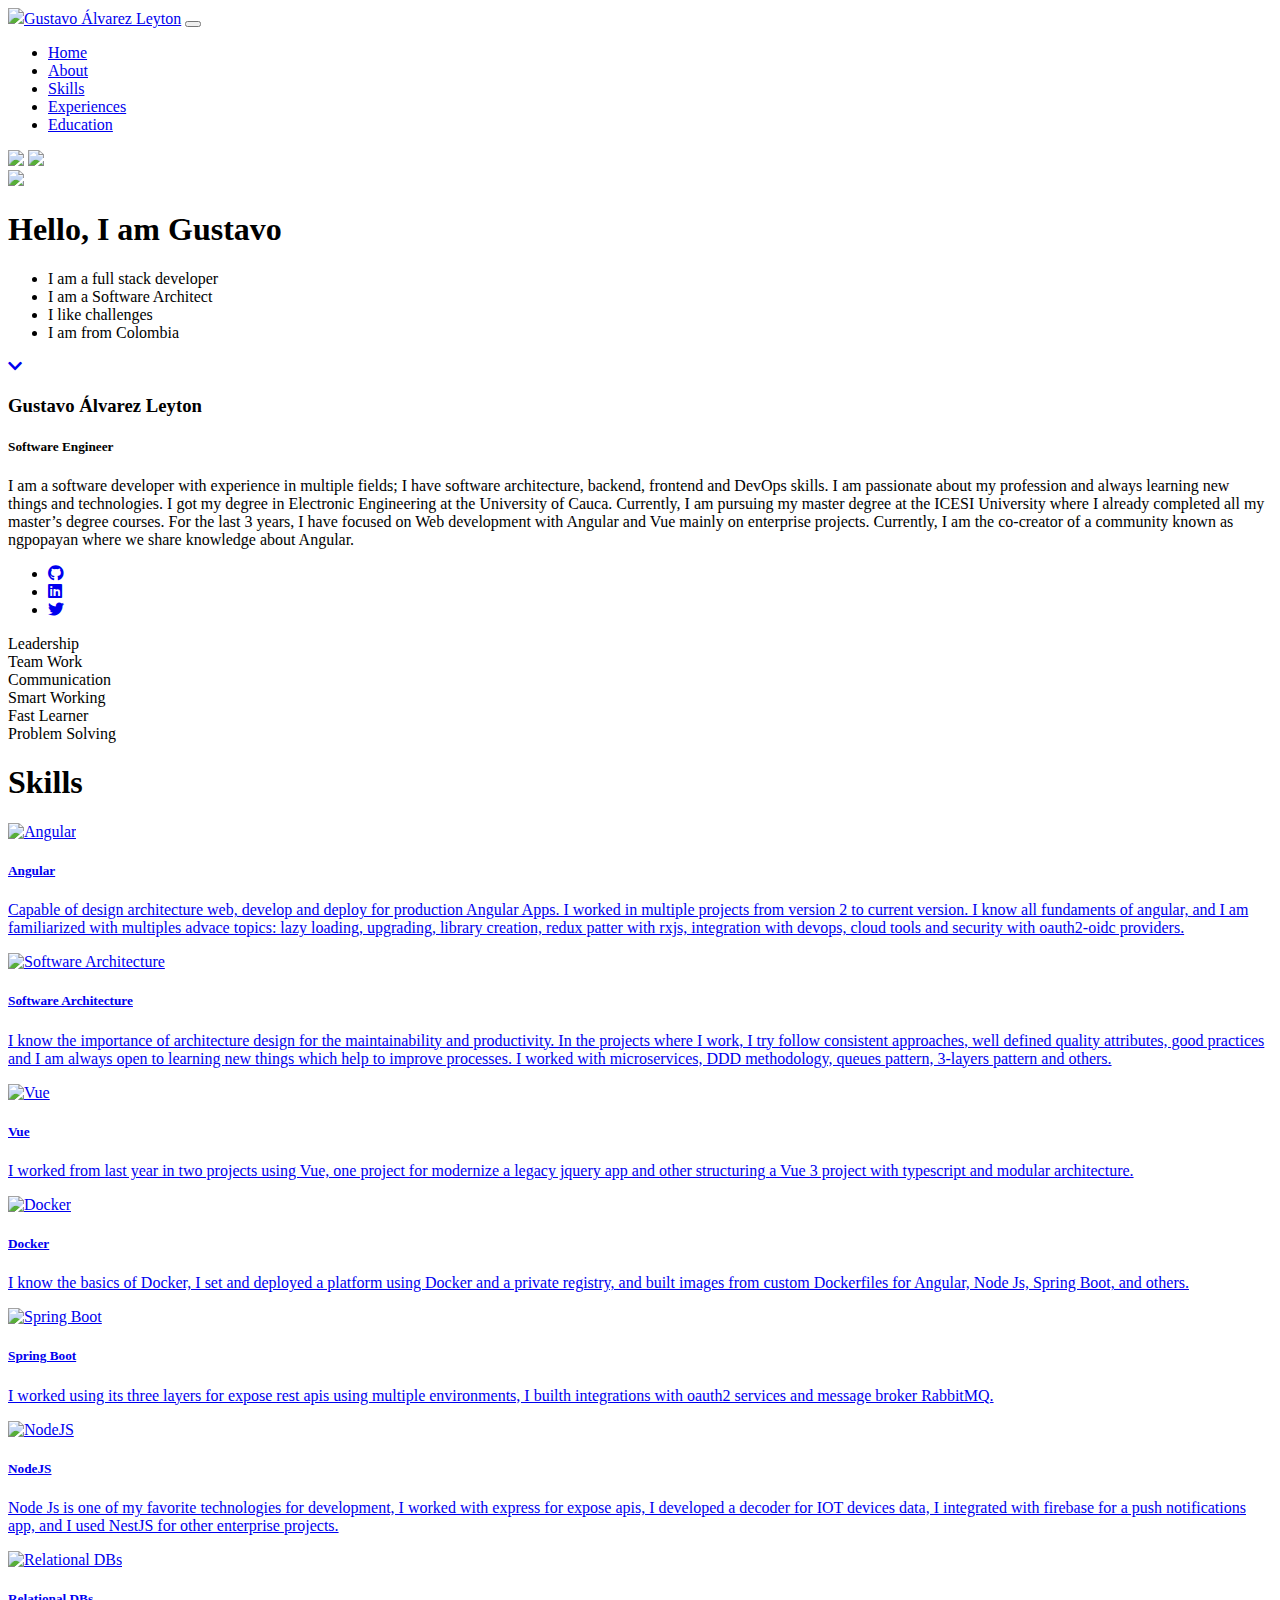
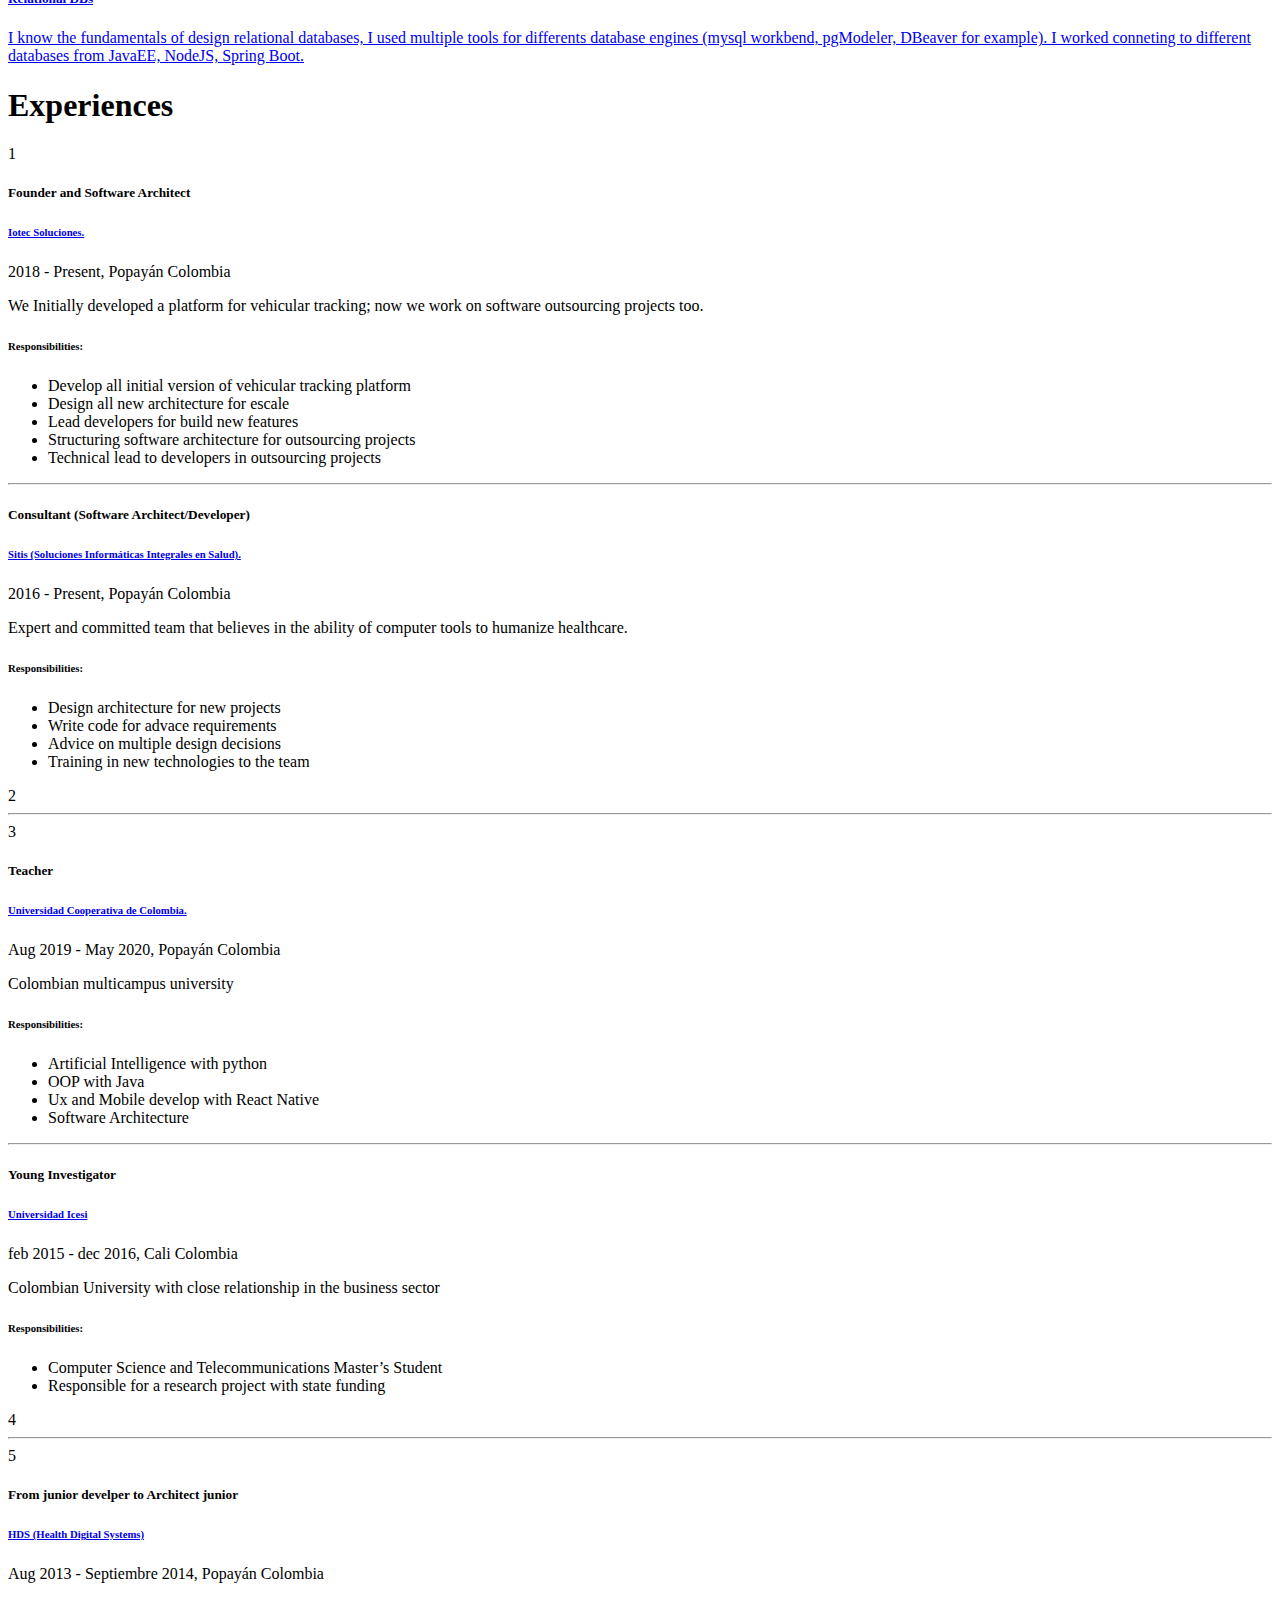
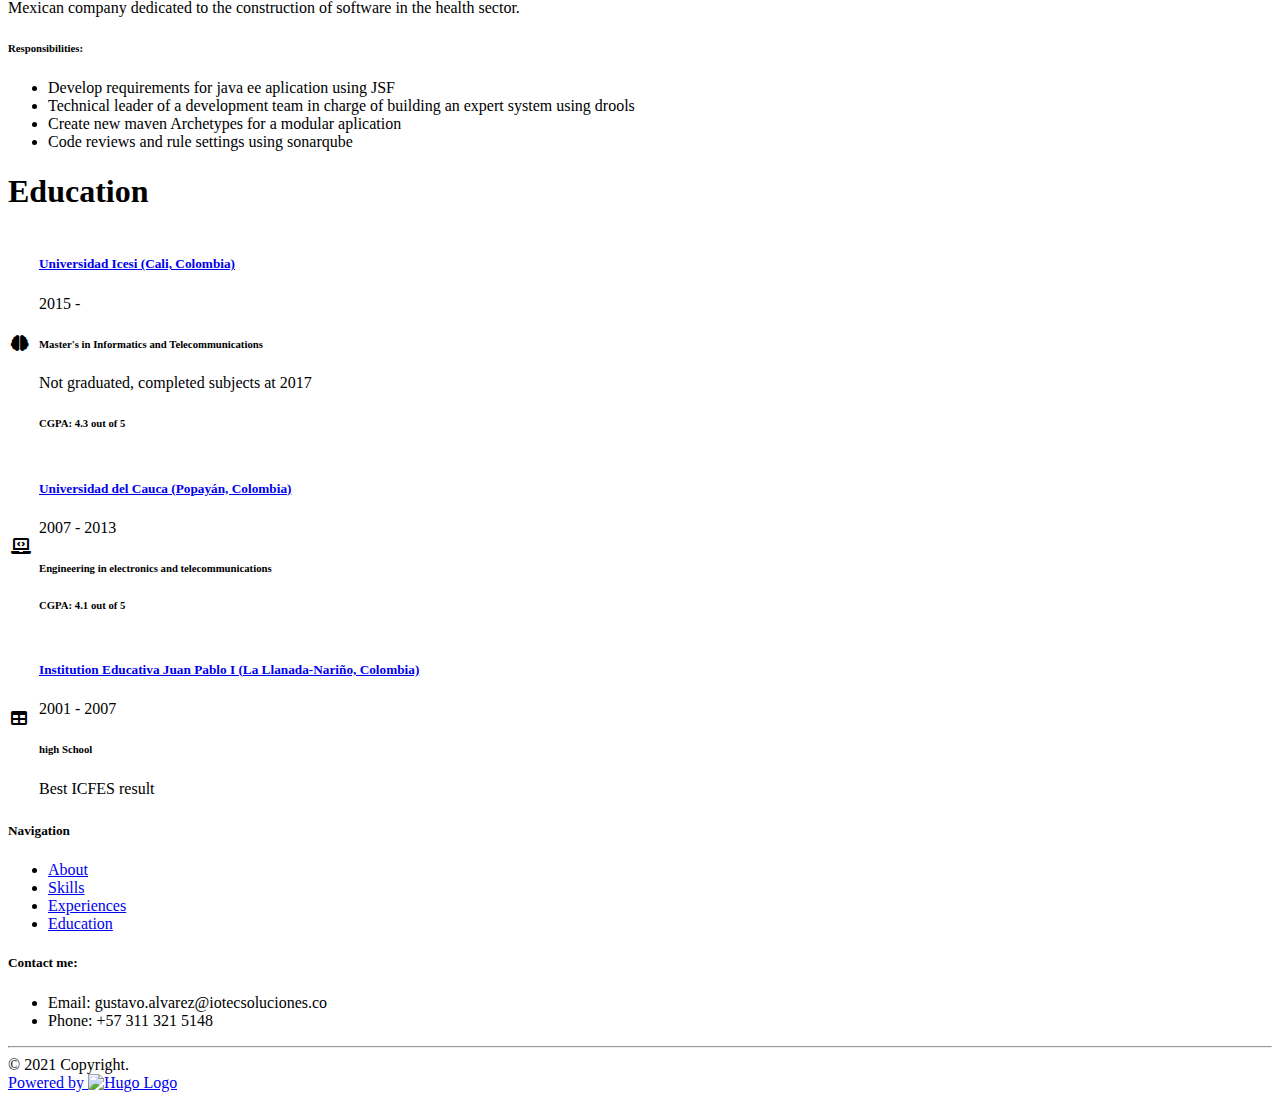
==== commit db61e641: "deploy: 888efb840e46ab6e7a8db4188c678eb06fc1b297" ====
--- a/index.html
+++ b/index.html
@@ -1,10 +1,10 @@
 <!doctype html><html lang=en><head><meta name=generator content="Hugo 0.77.0"><title>Gustavo Álvarez Leyton</title><meta name=description content="Portfolio and personal blog of Gustavo Álvarez."><meta charset=utf-8><meta name=viewport content="width=device-width,initial-scale=1"><meta http-equiv=x-ua-compatible content="ie=edge"><link rel=stylesheet href=/galvarezleyton.io/css/bootstrap.min.css><link rel=stylesheet href=/galvarezleyton.io/css/layouts/main.css><link rel=stylesheet href=/galvarezleyton.io/css/style.css><link rel=stylesheet href=/galvarezleyton.io/css/navigators/navbar.css><link href="https://fonts.googleapis.com/css2?family=Muli:wght@300;400;500;600" rel=stylesheet><link rel=stylesheet href=https://cdnjs.cloudflare.com/ajax/libs/font-awesome/5.11.2/css/all.min.css><link rel=icon type=image/png href=/galvarezleyton.io/images/site/logo-gaalvarez_hua305475b74b4f21ab1abec66f253420e_112978_42x0_resize_box_2.png><link rel=stylesheet href=/galvarezleyton.io/css/style.css><link rel=stylesheet href=/galvarezleyton.io/css/sections/home.css><link rel=stylesheet href=/galvarezleyton.io/css/sections/about.css><link rel=stylesheet href=/galvarezleyton.io/css/sections/skills.css><link rel=stylesheet href=/galvarezleyton.io/css/sections/experiences.css><link rel=stylesheet href=/galvarezleyton.io/css/sections/education.css><link rel=stylesheet href=/galvarezleyton.io/css/sections/projects.css><link rel=stylesheet href=/galvarezleyton.io/css/sections/recent-posts.css><link rel=stylesheet href=/galvarezleyton.io/css/sections/achievements.css></head><body data-spy=scroll data-target=#top-navbar data-offset=100><nav class="navbar navbar-expand-xl top-navbar initial-navbar" id=top-navbar><div class=container><a class=navbar-brand href=/galvarezleyton.io><img src=/galvarezleyton.io/images/site/logo-gaalvarez_hua305475b74b4f21ab1abec66f253420e_112978_42x0_resize_box_2.png id=logo>Gustavo Álvarez Leyton</a>
 <button class="navbar-toggler navbar-dark" id=navbar-toggler type=button data-toggle=collapse data-target=#top-nav-items>
 <span class=navbar-toggler-icon></span></button><div class="collapse navbar-collapse" id=top-nav-items><ul class="navbar-nav ml-auto"><li class=nav-item><a class=nav-link href=#home>Home</a></li><li class=nav-item><a class=nav-link href=#about>About</a></li><li class=nav-item><a class=nav-link href=#skills>Skills</a></li><li class=nav-item><a class=nav-link href=#experiences>Experiences</a></li><li class=nav-item><a class=nav-link href=#education>Education</a></li></ul></div></div><img src=/galvarezleyton.io/images/site/logo-gaalvarez_hua305475b74b4f21ab1abec66f253420e_112978_42x0_resize_box_2.png class=d-none id=main-logo>
-<img src=/galvarezleyton.io/images/site/logo-gaalvarez_hua305475b74b4f21ab1abec66f253420e_112978_42x0_resize_box_2.png class=d-none id=inverted-logo></nav><div class="container-fluid home" id=home><span class=on-the-fly-behavior></span><div id=homePageBackgroundImageDivStyled class="background container-fluid"></div><div class="container content text-center"><img src=/galvarezleyton.io/images/author/developer_hu49b1a219dd5375f682d6f2b615464132_24031_148x148_fit_box_2.png class="rounded-circle mx-auto d-block img-fluid avatar-img"><h1 class=greeting>Hello, I am Gustavo</h1><div class=typing-carousel><span id=ityped class=ityped></span><span class=ityped-cursor></span></div><ul id=typing-carousel-data><li>I am a full stack developer</li><li>I am a Software Architect</li><li>I love bikes</li><li>I like challenges</li><li>I am from Colombia</li></ul><a href=#about><i class="arrow bounce fa fa-chevron-down"></i></a></div></div><div class="container-fluid section-holder d-flex bg-white"><div class="container anchor p-lg-5 about-section" id=about><div class="row pt-sm-2 pt-md-4 align-self-center"><div class=col-sm-6><h3 class=p-1>Gustavo Álvarez Leyton</h3><h5 class=p-1>Software Engineer</h5><p class="p-1 text-justify">I am a software developer with experience in multiple fields; I have software architecture, backend, frontend and devops skills. I am passionate about my profession and always learning new things and technologies. I studied Electronic Engineering at the University of Cauca and I finished master&rsquo;s courses at the ICESI University. The last 3 years I have focused on web development with Angular and Vue, mainly on enterprise projects and I have a community called ngpopayan where we share knowledge about Angular</p><div class="text-container ml-auto"><ul class="social-link d-flex"><li><a href=https://www.github.com/gaalvarez target=/><i class="fab fa-github"></i></a></li><li><a href=https://www.linkedin.com/in/galvarezleyton/ target=/><i class="fab fa-linkedin"></i></a></li><li><a href=https://twitter.com/galvarezleyton target=/><i class="fab fa-twitter"></i></a></li></ul></div></div><div class="col-sm-6 pt-5 pl-md-4 pl-sm-3 pt-sm-0"><div class=row><div class="col-6 col-lg-4 p-2"><div class="circular-progress blue"><span class=circular-progress-left><span class="circular-progress-bar circular-progress-percentage-80"></span></span><span class=circular-progress-right><span class=circular-progress-bar></span></span><div class=circular-progress-value>Leadership</div></div></div><div class="col-6 col-lg-4 p-2"><div class="circular-progress yellow"><span class=circular-progress-left><span class="circular-progress-bar circular-progress-percentage-80"></span></span><span class=circular-progress-right><span class=circular-progress-bar></span></span><div class=circular-progress-value>Team Work</div></div></div><div class="col-6 col-lg-4 p-2"><div class="circular-progress pink"><span class=circular-progress-left><span class="circular-progress-bar circular-progress-percentage-80"></span></span><span class=circular-progress-right><span class=circular-progress-bar></span></span><div class=circular-progress-value>Communication</div></div></div><div class="col-6 col-lg-4 p-2"><div class="circular-progress green"><span class=circular-progress-left><span class="circular-progress-bar circular-progress-percentage-95"></span></span><span class=circular-progress-right><span class=circular-progress-bar></span></span><div class=circular-progress-value>Smart Working</div></div></div><div class="col-6 col-lg-4 p-2"><div class="circular-progress sky"><span class=circular-progress-left><span class="circular-progress-bar circular-progress-percentage-95"></span></span><span class=circular-progress-right><span class=circular-progress-bar></span></span><div class=circular-progress-value>Fast Learner</div></div></div><div class="col-6 col-lg-4 p-2"><div class="circular-progress orange"><span class=circular-progress-left><span class="circular-progress-bar circular-progress-percentage-95"></span></span><span class=circular-progress-right><span class=circular-progress-bar></span></span><div class=circular-progress-value>Problem Solving</div></div></div></div></div></div></div></div><div class="container-fluid section-holder d-flex bg-dimmed"><div class="container-fluid anchor pb-5 skills-section" id=skills><h1 class=text-center>Skills</h1><div class="container d-flex-block"><div class=row id=primary-skills><div class="col-xs-12 col-sm-6 col-lg-4 pt-2"><a class=skill-card-link href=https://angular.io/><div class=card><div class="card-head d-flex"><img class=card-img-xs src=/galvarezleyton.io/images/sections/skills/angular.png alt=Angular><h5 class=card-title>Angular</h5></div><div class=card-body><p class=card-text>Capable of design architecture web, develop and deploy for production Angular Apps. I worked in multiple projects from version 2 to current version. I know all fundaments of angular, and I am familiarized whit multiples advace topics: lazy loading, upgrading, library creation, redux patter whit rxjs, integration whit devops, cloud tools and security whit oauth2-oidc providers.</p></div></div></a></div><div class="col-xs-12 col-sm-6 col-lg-4 pt-2"><a class=skill-card-link href=https://golang.org/><div class=card><div class="card-head d-flex"><img class=card-img-xs src=/galvarezleyton.io/images/sections/skills/software-architecture.png alt="Software Architecture"><h5 class=card-title>Software Architecture</h5></div><div class=card-body><p class=card-text>I know the importance of architecture design for the maintainability and productivity. In the projects where I work, I try follow consistent approaches, well defined quality attributes, good practices and I am always open to learning new things which help to improve processes. I worked whit microservices, DDD methodology, queues pattern, 3-layers pattern and others.</p></div></div></a></div><div class="col-xs-12 col-sm-6 col-lg-4 pt-2"><a class=skill-card-link href=https://vuejs.org/><div class=card><div class="card-head d-flex"><img class=card-img-xs src=/galvarezleyton.io/images/sections/skills/vue.png alt=Vue><h5 class=card-title>Vue</h5></div><div class=card-body><p class=card-text>I worked from last year in two projects using Vue, one project for modernize a legacy jquery app and other structuring a Vue 3 project with typescript and modular architecture.</p></div></div></a></div><div class="col-xs-12 col-sm-6 col-lg-4 pt-2"><a class=skill-card-link href=https://www.docker.com/><div class=card><div class="card-head d-flex"><img class=card-img-xs src=/galvarezleyton.io/images/sections/skills/docker.svg alt=Docker><h5 class=card-title>Docker</h5></div><div class=card-body><p class=card-text>I know the basics of Docker, I set and deployed a platform using Docker and a private registry, and built images from custom Dockerfiles for Angular, Node Js, Spring Boot, and others.</p></div></div></a></div><div class="col-xs-12 col-sm-6 col-lg-4 pt-2"><a class=skill-card-link href=https://spring.io/projects/spring-boot><div class=card><div class="card-head d-flex"><img class=card-img-xs src=/galvarezleyton.io/images/sections/skills/spring-boot.png alt="Spring Boot"><h5 class=card-title>Spring Boot</h5></div><div class=card-body><p class=card-text>I worked using its three layers for expose rest apis using multiple environments, I builth integrations with oauth2 services and message broker RabbitMQ.</p></div></div></a></div><div class="col-xs-12 col-sm-6 col-lg-4 pt-2"><a class=skill-card-link href=https://nodejs.org/en/><div class=card><div class="card-head d-flex"><img class=card-img-xs src=/galvarezleyton.io/images/sections/skills/nodejs.png alt=NodeJS><h5 class=card-title>NodeJS</h5></div><div class=card-body><p class=card-text>Node Js is one of my favorite technologies for development, I worked with express for expose apis, I developed a decoder for IOT devices data, I integrated whit firebase for a push notifications app, and I used NestJS for other enterprise projects.</p></div></div></a></div><div class="col-xs-12 col-sm-6 col-lg-4 pt-2"><a class=skill-card-link href=javascript:void(0)><div class=card><div class="card-head d-flex"><img class=card-img-xs src=/galvarezleyton.io/images/sections/skills/rdb.png alt="Relational DBs"><h5 class=card-title>Relational DBs</h5></div><div class=card-body><p class=card-text>I know the fundamentals of design relational databases, I used multiple tools for differents database engines (mysql workbend, pgModeler, DBeaver for example). I worked conneting to different databases from JavaEE, NodeJS, Spring Boot.</p></div></div></a></div></div></div></div></div><div class="container-fluid section-holder d-flex bg-white"><div class="container-fluid anchor pb-5 experiences-section" id=experiences><h1 class=text-center>Experiences</h1><div class="container timeline text-justify"><div class="row align-items-center d-flex"><div class="col-1 col-lg-2 text-center vertical-line d-inline-flex justify-content-center"><div class="circle font-weight-bold">1</div></div><div class="col-10 col-lg-8"><div class=experience-entry-heading><h5>Founder and Software Architect</h5><h6><a href=https://iotecsoluciones.co>Iotec Soluciones.</a></h6><p class=text-muted>2018 - Present,
+<img src=/galvarezleyton.io/images/site/logo-gaalvarez_hua305475b74b4f21ab1abec66f253420e_112978_42x0_resize_box_2.png class=d-none id=inverted-logo></nav><div class="container-fluid home" id=home><span class=on-the-fly-behavior></span><div id=homePageBackgroundImageDivStyled class="background container-fluid"></div><div class="container content text-center"><img src=/galvarezleyton.io/images/author/developer_hu49b1a219dd5375f682d6f2b615464132_24031_148x148_fit_box_2.png class="rounded-circle mx-auto d-block img-fluid avatar-img"><h1 class=greeting>Hello, I am Gustavo</h1><div class=typing-carousel><span id=ityped class=ityped></span><span class=ityped-cursor></span></div><ul id=typing-carousel-data><li>I am a full stack developer</li><li>I am a Software Architect</li><li>I like challenges</li><li>I am from Colombia</li></ul><a href=#about><i class="arrow bounce fa fa-chevron-down"></i></a></div></div><div class="container-fluid section-holder d-flex bg-white"><div class="container anchor p-lg-5 about-section" id=about><div class="row pt-sm-2 pt-md-4 align-self-center"><div class=col-sm-6><h3 class=p-1>Gustavo Álvarez Leyton</h3><h5 class=p-1>Software Engineer</h5><p class="p-1 text-justify">I am a software developer with experience in multiple fields; I have software architecture, backend, frontend and DevOps skills. I am passionate about my profession and always learning new things and technologies. I got my degree in Electronic Engineering at the University of Cauca. Currently, I am pursuing my master degree at the ICESI University where I already completed all my master&rsquo;s degree courses. For the last 3 years, I have focused on Web development with Angular and Vue mainly on enterprise projects. Currently, I am the co-creator of a community known as ngpopayan where we share knowledge about Angular.</p><div class="text-container ml-auto"><ul class="social-link d-flex"><li><a href=https://www.github.com/gaalvarez target=/><i class="fab fa-github"></i></a></li><li><a href=https://www.linkedin.com/in/galvarezleyton/ target=/><i class="fab fa-linkedin"></i></a></li><li><a href=https://twitter.com/galvarezleyton target=/><i class="fab fa-twitter"></i></a></li></ul></div></div><div class="col-sm-6 pt-5 pl-md-4 pl-sm-3 pt-sm-0"><div class=row><div class="col-6 col-lg-4 p-2"><div class="circular-progress blue"><span class=circular-progress-left><span class="circular-progress-bar circular-progress-percentage-80"></span></span><span class=circular-progress-right><span class=circular-progress-bar></span></span><div class=circular-progress-value>Leadership</div></div></div><div class="col-6 col-lg-4 p-2"><div class="circular-progress yellow"><span class=circular-progress-left><span class="circular-progress-bar circular-progress-percentage-80"></span></span><span class=circular-progress-right><span class=circular-progress-bar></span></span><div class=circular-progress-value>Team Work</div></div></div><div class="col-6 col-lg-4 p-2"><div class="circular-progress pink"><span class=circular-progress-left><span class="circular-progress-bar circular-progress-percentage-80"></span></span><span class=circular-progress-right><span class=circular-progress-bar></span></span><div class=circular-progress-value>Communication</div></div></div><div class="col-6 col-lg-4 p-2"><div class="circular-progress green"><span class=circular-progress-left><span class="circular-progress-bar circular-progress-percentage-95"></span></span><span class=circular-progress-right><span class=circular-progress-bar></span></span><div class=circular-progress-value>Smart Working</div></div></div><div class="col-6 col-lg-4 p-2"><div class="circular-progress sky"><span class=circular-progress-left><span class="circular-progress-bar circular-progress-percentage-95"></span></span><span class=circular-progress-right><span class=circular-progress-bar></span></span><div class=circular-progress-value>Fast Learner</div></div></div><div class="col-6 col-lg-4 p-2"><div class="circular-progress orange"><span class=circular-progress-left><span class="circular-progress-bar circular-progress-percentage-95"></span></span><span class=circular-progress-right><span class=circular-progress-bar></span></span><div class=circular-progress-value>Problem Solving</div></div></div></div></div></div></div></div><div class="container-fluid section-holder d-flex bg-dimmed"><div class="container-fluid anchor pb-5 skills-section" id=skills><h1 class=text-center>Skills</h1><div class="container d-flex-block"><div class=row id=primary-skills><div class="col-xs-12 col-sm-6 col-lg-4 pt-2"><a class=skill-card-link href=https://angular.io/><div class=card><div class="card-head d-flex"><img class=card-img-xs src=/galvarezleyton.io/images/sections/skills/angular.png alt=Angular><h5 class=card-title>Angular</h5></div><div class=card-body><p class=card-text>Capable of design architecture web, develop and deploy for production Angular Apps. I worked in multiple projects from version 2 to current version. I know all fundaments of angular, and I am familiarized with multiples advace topics: lazy loading, upgrading, library creation, redux patter with rxjs, integration with devops, cloud tools and security with oauth2-oidc providers.</p></div></div></a></div><div class="col-xs-12 col-sm-6 col-lg-4 pt-2"><a class=skill-card-link href=https://golang.org/><div class=card><div class="card-head d-flex"><img class=card-img-xs src=/galvarezleyton.io/images/sections/skills/software-architecture.png alt="Software Architecture"><h5 class=card-title>Software Architecture</h5></div><div class=card-body><p class=card-text>I know the importance of architecture design for the maintainability and productivity. In the projects where I work, I try follow consistent approaches, well defined quality attributes, good practices and I am always open to learning new things which help to improve processes. I worked with microservices, DDD methodology, queues pattern, 3-layers pattern and others.</p></div></div></a></div><div class="col-xs-12 col-sm-6 col-lg-4 pt-2"><a class=skill-card-link href=https://vuejs.org/><div class=card><div class="card-head d-flex"><img class=card-img-xs src=/galvarezleyton.io/images/sections/skills/vue.png alt=Vue><h5 class=card-title>Vue</h5></div><div class=card-body><p class=card-text>I worked from last year in two projects using Vue, one project for modernize a legacy jquery app and other structuring a Vue 3 project with typescript and modular architecture.</p></div></div></a></div><div class="col-xs-12 col-sm-6 col-lg-4 pt-2"><a class=skill-card-link href=https://www.docker.com/><div class=card><div class="card-head d-flex"><img class=card-img-xs src=/galvarezleyton.io/images/sections/skills/docker.svg alt=Docker><h5 class=card-title>Docker</h5></div><div class=card-body><p class=card-text>I know the basics of Docker, I set and deployed a platform using Docker and a private registry, and built images from custom Dockerfiles for Angular, Node Js, Spring Boot, and others.</p></div></div></a></div><div class="col-xs-12 col-sm-6 col-lg-4 pt-2"><a class=skill-card-link href=https://spring.io/projects/spring-boot><div class=card><div class="card-head d-flex"><img class=card-img-xs src=/galvarezleyton.io/images/sections/skills/spring-boot.png alt="Spring Boot"><h5 class=card-title>Spring Boot</h5></div><div class=card-body><p class=card-text>I worked using its three layers for expose rest apis using multiple environments, I builth integrations with oauth2 services and message broker RabbitMQ.</p></div></div></a></div><div class="col-xs-12 col-sm-6 col-lg-4 pt-2"><a class=skill-card-link href=https://nodejs.org/en/><div class=card><div class="card-head d-flex"><img class=card-img-xs src=/galvarezleyton.io/images/sections/skills/nodejs.png alt=NodeJS><h5 class=card-title>NodeJS</h5></div><div class=card-body><p class=card-text>Node Js is one of my favorite technologies for development, I worked with express for expose apis, I developed a decoder for IOT devices data, I integrated with firebase for a push notifications app, and I used NestJS for other enterprise projects.</p></div></div></a></div><div class="col-xs-12 col-sm-6 col-lg-4 pt-2"><a class=skill-card-link href=javascript:void(0)><div class=card><div class="card-head d-flex"><img class=card-img-xs src=/galvarezleyton.io/images/sections/skills/rdb.png alt="Relational DBs"><h5 class=card-title>Relational DBs</h5></div><div class=card-body><p class=card-text>I know the fundamentals of design relational databases, I used multiple tools for differents database engines (mysql workbend, pgModeler, DBeaver for example). I worked conneting to different databases from JavaEE, NodeJS, Spring Boot.</p></div></div></a></div></div></div></div></div><div class="container-fluid section-holder d-flex bg-white"><div class="container-fluid anchor pb-5 experiences-section" id=experiences><h1 class=text-center>Experiences</h1><div class="container timeline text-justify"><div class="row align-items-center d-flex"><div class="col-1 col-lg-2 text-center vertical-line d-inline-flex justify-content-center"><div class="circle font-weight-bold">1</div></div><div class="col-10 col-lg-8"><div class=experience-entry-heading><h5>Founder and Software Architect</h5><h6><a href=https://iotecsoluciones.co>Iotec Soluciones.</a></h6><p class=text-muted>2018 - Present,
 Popayán Colombia</p></div><p>We Initially developed a platform for vehicular tracking; now we work on software outsourcing projects too.</p><h6 class=text-muted>Responsibilities:</h6><ul class=justify-content-around><li>Develop all initial version of vehicular tracking platform</li><li>Design all new architecture for escale</li><li>Lead developers for build new features</li><li>Structuring software architecture for outsourcing projects</li><li>Technical lead to developers in outsourcing projects</li></ul></div></div><div class="row horizontal-line"><div class="col-1 col-lg-2 timeline-side-div"><div class=corner></div></div><div class="col-10 col-lg-8"><hr></div><div class="col-1 col-lg-2 timeline-side-div"><div class=corner></div></div></div><div class="row align-items-center justify-content-end d-flex"><div class="col-10 col-lg-8"><div class=experience-entry-heading><h5>Consultant (Software Architect/Developer)</h5><h6><a href=https://sitis.com.co/>Sitis (Soluciones Informáticas Integrales en Salud).</a></h6><p class=text-muted>2016 - Present,
 Popayán Colombia</p></div><p>Expert and committed team that believes in the ability of computer tools to humanize healthcare.</p><h6 class=text-muted>Responsibilities:</h6><ul class=justify-content-around><li>Design architecture for new projects</li><li>Write code for advace requirements</li><li>Advice on multiple design decisions</li><li>Training in new technologies to the team</li></ul></div><div class="col-1 col-lg-2 text-center vertical-line d-inline-flex justify-content-center"><div class="circle font-weight-bold">2</div></div></div><div class="row horizontal-line"><div class="col-1 col-lg-2 timeline-side-div"><div class=corner></div></div><div class="col-10 col-lg-8"><hr></div><div class="col-1 col-lg-2 timeline-side-div"><div class=corner></div></div></div><div class="row align-items-center d-flex"><div class="col-1 col-lg-2 text-center vertical-line d-inline-flex justify-content-center"><div class="circle font-weight-bold">3</div></div><div class="col-10 col-lg-8"><div class=experience-entry-heading><h5>Teacher</h5><h6><a href=https://www.ucc.edu.co/>Universidad Cooperativa de Colombia.</a></h6><p class=text-muted>Aug 2019 - May 2020,
-Popayán Colombia</p></div><p>Colombian multicampus university</p><h6 class=text-muted>Responsibilities:</h6><ul class=justify-content-around><li>Artificial Intelligence whit python</li><li>OOP whit Java</li><li>Ux and Mobile develop whit React Native</li><li>Software Architecture</li></ul></div></div><div class="row horizontal-line"><div class="col-1 col-lg-2 timeline-side-div"><div class=corner></div></div><div class="col-10 col-lg-8"><hr></div><div class="col-1 col-lg-2 timeline-side-div"><div class=corner></div></div></div><div class="row align-items-center justify-content-end d-flex"><div class="col-10 col-lg-8"><div class=experience-entry-heading><h5>Young Investigator</h5><h6><a href=https://www.icesi.edu.co/>Universidad Icesi</a></h6><p class=text-muted>feb 2015 - dec 2016,
-Cali Colombia</p></div><p>Colombian University whit close relationship in the business sector</p><h6 class=text-muted>Responsibilities:</h6><ul class=justify-content-around><li>Computer Science and Telecommunications Master&rsquo;s Student</li><li>Responsible for a research project with state funding</li></ul></div><div class="col-1 col-lg-2 text-center vertical-line d-inline-flex justify-content-center"><div class="circle font-weight-bold">4</div></div></div><div class="row horizontal-line"><div class="col-1 col-lg-2 timeline-side-div"><div class=corner></div></div><div class="col-10 col-lg-8"><hr></div><div class="col-1 col-lg-2 timeline-side-div"><div class=corner></div></div></div><div class="row align-items-center d-flex"><div class="col-1 col-lg-2 text-center vertical-line d-inline-flex justify-content-center"><div class="circle font-weight-bold">5</div></div><div class="col-10 col-lg-8"><div class=experience-entry-heading><h5>From junior develper to Architect junior</h5><h6><a href=Currently%20not%20available>HDS (Health Digital Systems)</a></h6><p class=text-muted>Aug 2013 - Septiembre 2014,
+Popayán Colombia</p></div><p>Colombian multicampus university</p><h6 class=text-muted>Responsibilities:</h6><ul class=justify-content-around><li>Artificial Intelligence with python</li><li>OOP with Java</li><li>Ux and Mobile develop with React Native</li><li>Software Architecture</li></ul></div></div><div class="row horizontal-line"><div class="col-1 col-lg-2 timeline-side-div"><div class=corner></div></div><div class="col-10 col-lg-8"><hr></div><div class="col-1 col-lg-2 timeline-side-div"><div class=corner></div></div></div><div class="row align-items-center justify-content-end d-flex"><div class="col-10 col-lg-8"><div class=experience-entry-heading><h5>Young Investigator</h5><h6><a href=https://www.icesi.edu.co/>Universidad Icesi</a></h6><p class=text-muted>feb 2015 - dec 2016,
+Cali Colombia</p></div><p>Colombian University with close relationship in the business sector</p><h6 class=text-muted>Responsibilities:</h6><ul class=justify-content-around><li>Computer Science and Telecommunications Master&rsquo;s Student</li><li>Responsible for a research project with state funding</li></ul></div><div class="col-1 col-lg-2 text-center vertical-line d-inline-flex justify-content-center"><div class="circle font-weight-bold">4</div></div></div><div class="row horizontal-line"><div class="col-1 col-lg-2 timeline-side-div"><div class=corner></div></div><div class="col-10 col-lg-8"><hr></div><div class="col-1 col-lg-2 timeline-side-div"><div class=corner></div></div></div><div class="row align-items-center d-flex"><div class="col-1 col-lg-2 text-center vertical-line d-inline-flex justify-content-center"><div class="circle font-weight-bold">5</div></div><div class="col-10 col-lg-8"><div class=experience-entry-heading><h5>From junior develper to Architect junior</h5><h6><a href=Currently%20not%20available>HDS (Health Digital Systems)</a></h6><p class=text-muted>Aug 2013 - Septiembre 2014,
 Popayán Colombia</p></div><p>Mexican company dedicated to the construction of software in the health sector.</p><h6 class=text-muted>Responsibilities:</h6><ul class=justify-content-around><li>Develop requirements for java ee aplication using JSF</li><li>Technical leader of a development team in charge of building an expert system using drools</li><li>Create new maven Archetypes for a modular aplication</li><li>Code reviews and rule settings using sonarqube</li></ul></div></div></div></div></div><div class="container-fluid section-holder d-flex bg-dimmed"><div class="container-fluid anchor pb-5 education-section" id=education><h1 class=text-center>Education</h1><div class=container><table class=education-info-table><tbody><tr><td class=icon><div class=hline></div><div class=icon-holder><i class="fas fa-brain"></i></div></td><td class=line><div></div></td><td class=details><div class="degree-info card"><div class=row><div class="col-lg-10 col-md-8"><h5><a href=https://www.icesi.edu.co/>Universidad Icesi (Cali, Colombia)</a></h5></div><div class="timeframe col-lg-2 col-md-4">2015 -</div></div><h6>Master's in Informatics and Telecommunications</h6><div class=row><div class="col-lg-10 col-md-8 text-muted">Not graduated, completed subjects at 2017</div></div><h6><span class=text-muted>CGPA: </span><span>4.3</span> out of <span>5</span></h6></div></td></tr><tr><td class=icon><div class=hline></div><div class=icon-holder><i class="fas fa-laptop-code"></i></div></td><td class=line><div></div></td><td class=details><div class="degree-info card"><div class=row><div class="col-lg-10 col-md-8"><h5><a href=https://www.unicauca.edu.co/>Universidad del Cauca (Popayán, Colombia)</a></h5></div><div class="timeframe col-lg-2 col-md-4">2007 - 2013</div></div><h6>Engineering in electronics and telecommunications</h6><h6><span class=text-muted>CGPA: </span><span>4.1</span> out of <span>5</span></h6></div></td></tr><tr><td class=icon><div class=hline></div><div class=icon-holder><i class="fas fa-table"></i></div></td><td class=line><div></div></td><td class=details><div class="degree-info card"><div class=row><div class="col-lg-10 col-md-8"><h5><a href=#>Institution Educativa Juan Pablo I (La Llanada-Nariño, Colombia)</a></h5></div><div class="timeframe col-lg-2 col-md-4">2001 - 2007</div></div><h6>high School</h6><div class=row><div class="col-lg-10 col-md-8 text-muted">Best ICFES result</div></div></div></td></tr></tbody></table></div></div></div><footer class="container-fluid text-center align-content-center footer pb-2"><div class="container pt-5"><div class="row text-left"><div class="col-md-4 col-sm-12"><h5>Navigation</h5><ul><li class=nav-item><a class=smooth-scroll href=#about>About</a></li><li class=nav-item><a class=smooth-scroll href=#skills>Skills</a></li><li class=nav-item><a class=smooth-scroll href=#experiences>Experiences</a></li><li class=nav-item><a class=smooth-scroll href=#education>Education</a></li></ul></div><div class="col-md-4 col-sm-12"><h5>Contact me:</h5><ul><li><span>Email:</span> <span>gustavo.alvarez@iotecsoluciones.co</span></li><li><span>Phone:</span> <span>+57 311 321 5148</span></li></ul></div></div></div><hr><div class=container><div class="row text-left"><div class=col-md-4></div><div class="col-md-4 text-center">© 2021 Copyright.</div><div class="col-md-4 text-right"><a id=hugo href=https://gohugo.io/>Powered by
 <img src=/galvarezleyton.io/images/hugo-logo.svg alt="Hugo Logo" height=18></a></div></div></div></footer><script src=/galvarezleyton.io/js/jquery-3.4.1.min.js></script><script src=/galvarezleyton.io/js/popper.min.js></script><script src=/galvarezleyton.io/js/bootstrap.min.js></script><script src=/galvarezleyton.io/js/navbar.js></script><script src=/galvarezleyton.io/js/main.js></script><script src=/galvarezleyton.io/js/itype.min.js></script><script src=/galvarezleyton.io/js/github-button.js></script><script src=/galvarezleyton.io/js/home.js></script><script src=/galvarezleyton.io/js/jquery.filterizr.min.js></script></body></html>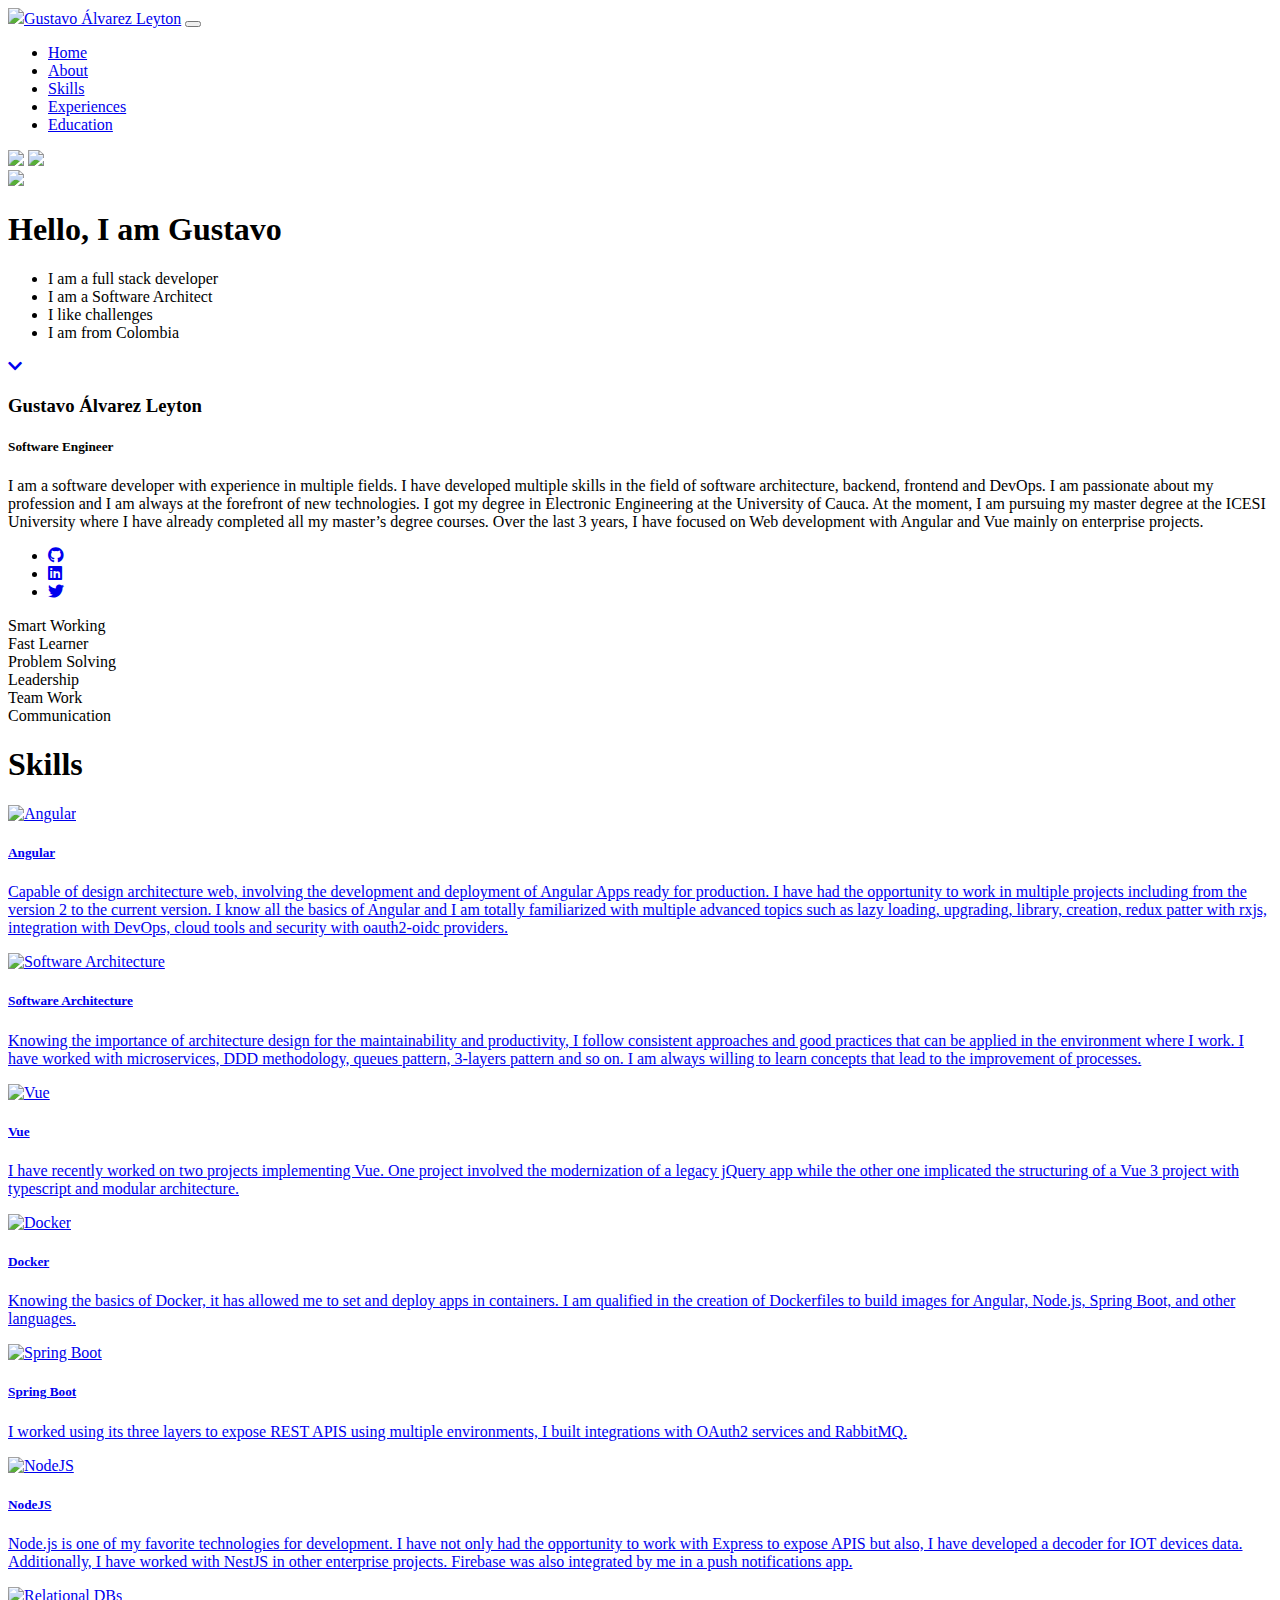
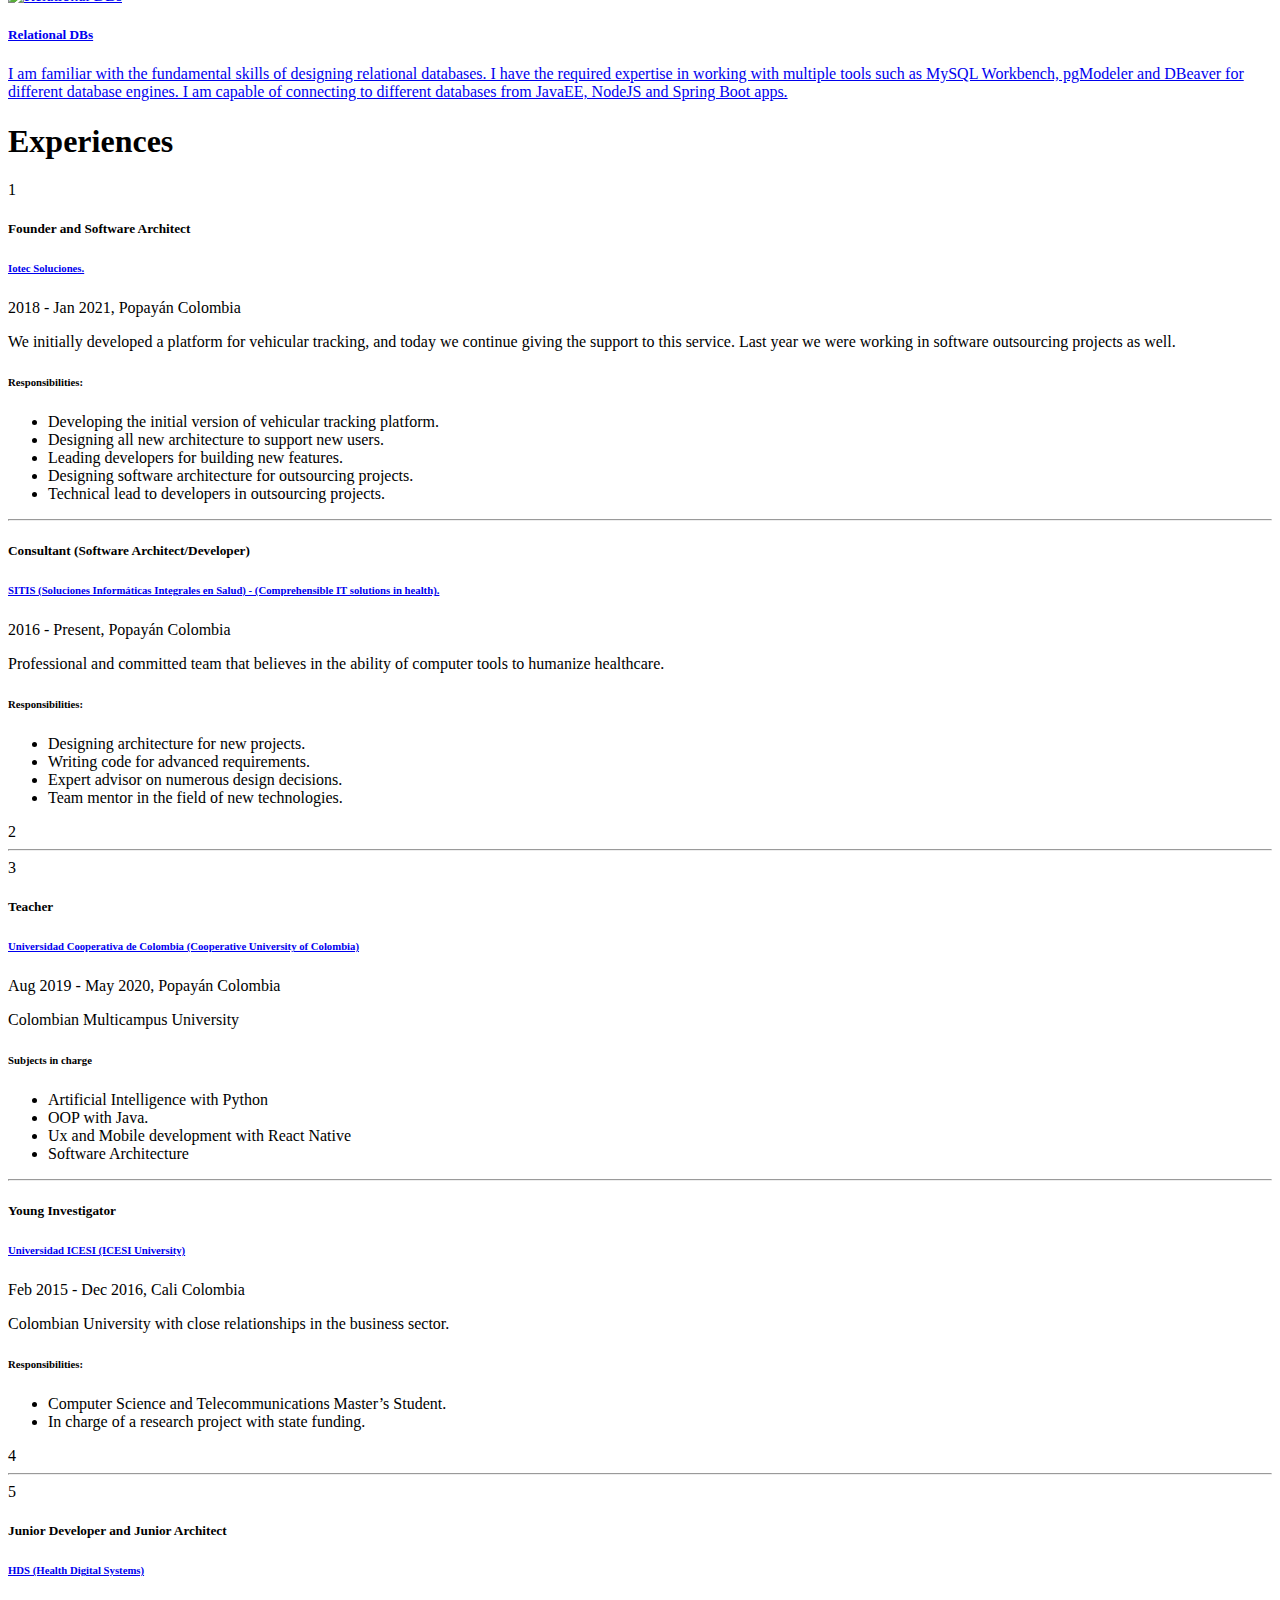
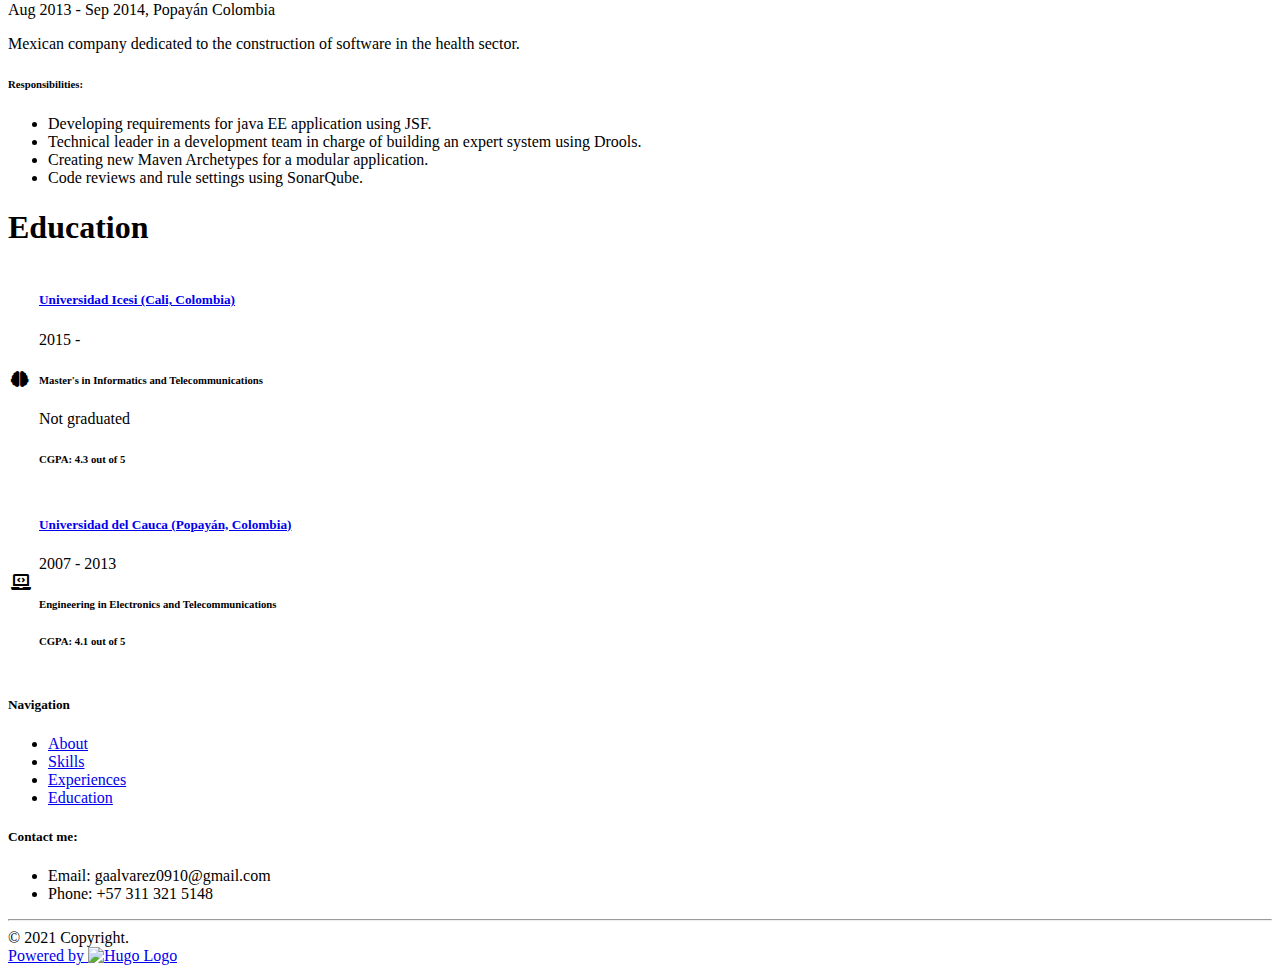
==== commit 616dc941: "deploy: 66ce5e0400887ec2218547e2fe857407c852950b" ====
--- a/index.html
+++ b/index.html
@@ -1,10 +1,10 @@
 <!doctype html><html lang=en><head><meta name=generator content="Hugo 0.77.0"><title>Gustavo Álvarez Leyton</title><meta name=description content="Portfolio and personal blog of Gustavo Álvarez."><meta charset=utf-8><meta name=viewport content="width=device-width,initial-scale=1"><meta http-equiv=x-ua-compatible content="ie=edge"><link rel=stylesheet href=/galvarezleyton.io/css/bootstrap.min.css><link rel=stylesheet href=/galvarezleyton.io/css/layouts/main.css><link rel=stylesheet href=/galvarezleyton.io/css/style.css><link rel=stylesheet href=/galvarezleyton.io/css/navigators/navbar.css><link href="https://fonts.googleapis.com/css2?family=Muli:wght@300;400;500;600" rel=stylesheet><link rel=stylesheet href=https://cdnjs.cloudflare.com/ajax/libs/font-awesome/5.11.2/css/all.min.css><link rel=icon type=image/png href=/galvarezleyton.io/images/site/logo-gaalvarez_hua305475b74b4f21ab1abec66f253420e_112978_42x0_resize_box_2.png><link rel=stylesheet href=/galvarezleyton.io/css/style.css><link rel=stylesheet href=/galvarezleyton.io/css/sections/home.css><link rel=stylesheet href=/galvarezleyton.io/css/sections/about.css><link rel=stylesheet href=/galvarezleyton.io/css/sections/skills.css><link rel=stylesheet href=/galvarezleyton.io/css/sections/experiences.css><link rel=stylesheet href=/galvarezleyton.io/css/sections/education.css><link rel=stylesheet href=/galvarezleyton.io/css/sections/projects.css><link rel=stylesheet href=/galvarezleyton.io/css/sections/recent-posts.css><link rel=stylesheet href=/galvarezleyton.io/css/sections/achievements.css></head><body data-spy=scroll data-target=#top-navbar data-offset=100><nav class="navbar navbar-expand-xl top-navbar initial-navbar" id=top-navbar><div class=container><a class=navbar-brand href=/galvarezleyton.io><img src=/galvarezleyton.io/images/site/logo-gaalvarez_hua305475b74b4f21ab1abec66f253420e_112978_42x0_resize_box_2.png id=logo>Gustavo Álvarez Leyton</a>
 <button class="navbar-toggler navbar-dark" id=navbar-toggler type=button data-toggle=collapse data-target=#top-nav-items>
 <span class=navbar-toggler-icon></span></button><div class="collapse navbar-collapse" id=top-nav-items><ul class="navbar-nav ml-auto"><li class=nav-item><a class=nav-link href=#home>Home</a></li><li class=nav-item><a class=nav-link href=#about>About</a></li><li class=nav-item><a class=nav-link href=#skills>Skills</a></li><li class=nav-item><a class=nav-link href=#experiences>Experiences</a></li><li class=nav-item><a class=nav-link href=#education>Education</a></li></ul></div></div><img src=/galvarezleyton.io/images/site/logo-gaalvarez_hua305475b74b4f21ab1abec66f253420e_112978_42x0_resize_box_2.png class=d-none id=main-logo>
-<img src=/galvarezleyton.io/images/site/logo-gaalvarez_hua305475b74b4f21ab1abec66f253420e_112978_42x0_resize_box_2.png class=d-none id=inverted-logo></nav><div class="container-fluid home" id=home><span class=on-the-fly-behavior></span><div id=homePageBackgroundImageDivStyled class="background container-fluid"></div><div class="container content text-center"><img src=/galvarezleyton.io/images/author/developer_hu49b1a219dd5375f682d6f2b615464132_24031_148x148_fit_box_2.png class="rounded-circle mx-auto d-block img-fluid avatar-img"><h1 class=greeting>Hello, I am Gustavo</h1><div class=typing-carousel><span id=ityped class=ityped></span><span class=ityped-cursor></span></div><ul id=typing-carousel-data><li>I am a full stack developer</li><li>I am a Software Architect</li><li>I like challenges</li><li>I am from Colombia</li></ul><a href=#about><i class="arrow bounce fa fa-chevron-down"></i></a></div></div><div class="container-fluid section-holder d-flex bg-white"><div class="container anchor p-lg-5 about-section" id=about><div class="row pt-sm-2 pt-md-4 align-self-center"><div class=col-sm-6><h3 class=p-1>Gustavo Álvarez Leyton</h3><h5 class=p-1>Software Engineer</h5><p class="p-1 text-justify">I am a software developer with experience in multiple fields; I have software architecture, backend, frontend and DevOps skills. I am passionate about my profession and always learning new things and technologies. I got my degree in Electronic Engineering at the University of Cauca. Currently, I am pursuing my master degree at the ICESI University where I already completed all my master&rsquo;s degree courses. For the last 3 years, I have focused on Web development with Angular and Vue mainly on enterprise projects. Currently, I am the co-creator of a community known as ngpopayan where we share knowledge about Angular.</p><div class="text-container ml-auto"><ul class="social-link d-flex"><li><a href=https://www.github.com/gaalvarez target=/><i class="fab fa-github"></i></a></li><li><a href=https://www.linkedin.com/in/galvarezleyton/ target=/><i class="fab fa-linkedin"></i></a></li><li><a href=https://twitter.com/galvarezleyton target=/><i class="fab fa-twitter"></i></a></li></ul></div></div><div class="col-sm-6 pt-5 pl-md-4 pl-sm-3 pt-sm-0"><div class=row><div class="col-6 col-lg-4 p-2"><div class="circular-progress blue"><span class=circular-progress-left><span class="circular-progress-bar circular-progress-percentage-80"></span></span><span class=circular-progress-right><span class=circular-progress-bar></span></span><div class=circular-progress-value>Leadership</div></div></div><div class="col-6 col-lg-4 p-2"><div class="circular-progress yellow"><span class=circular-progress-left><span class="circular-progress-bar circular-progress-percentage-80"></span></span><span class=circular-progress-right><span class=circular-progress-bar></span></span><div class=circular-progress-value>Team Work</div></div></div><div class="col-6 col-lg-4 p-2"><div class="circular-progress pink"><span class=circular-progress-left><span class="circular-progress-bar circular-progress-percentage-80"></span></span><span class=circular-progress-right><span class=circular-progress-bar></span></span><div class=circular-progress-value>Communication</div></div></div><div class="col-6 col-lg-4 p-2"><div class="circular-progress green"><span class=circular-progress-left><span class="circular-progress-bar circular-progress-percentage-95"></span></span><span class=circular-progress-right><span class=circular-progress-bar></span></span><div class=circular-progress-value>Smart Working</div></div></div><div class="col-6 col-lg-4 p-2"><div class="circular-progress sky"><span class=circular-progress-left><span class="circular-progress-bar circular-progress-percentage-95"></span></span><span class=circular-progress-right><span class=circular-progress-bar></span></span><div class=circular-progress-value>Fast Learner</div></div></div><div class="col-6 col-lg-4 p-2"><div class="circular-progress orange"><span class=circular-progress-left><span class="circular-progress-bar circular-progress-percentage-95"></span></span><span class=circular-progress-right><span class=circular-progress-bar></span></span><div class=circular-progress-value>Problem Solving</div></div></div></div></div></div></div></div><div class="container-fluid section-holder d-flex bg-dimmed"><div class="container-fluid anchor pb-5 skills-section" id=skills><h1 class=text-center>Skills</h1><div class="container d-flex-block"><div class=row id=primary-skills><div class="col-xs-12 col-sm-6 col-lg-4 pt-2"><a class=skill-card-link href=https://angular.io/><div class=card><div class="card-head d-flex"><img class=card-img-xs src=/galvarezleyton.io/images/sections/skills/angular.png alt=Angular><h5 class=card-title>Angular</h5></div><div class=card-body><p class=card-text>Capable of design architecture web, develop and deploy for production Angular Apps. I worked in multiple projects from version 2 to current version. I know all fundaments of angular, and I am familiarized with multiples advace topics: lazy loading, upgrading, library creation, redux patter with rxjs, integration with devops, cloud tools and security with oauth2-oidc providers.</p></div></div></a></div><div class="col-xs-12 col-sm-6 col-lg-4 pt-2"><a class=skill-card-link href=https://golang.org/><div class=card><div class="card-head d-flex"><img class=card-img-xs src=/galvarezleyton.io/images/sections/skills/software-architecture.png alt="Software Architecture"><h5 class=card-title>Software Architecture</h5></div><div class=card-body><p class=card-text>I know the importance of architecture design for the maintainability and productivity. In the projects where I work, I try follow consistent approaches, well defined quality attributes, good practices and I am always open to learning new things which help to improve processes. I worked with microservices, DDD methodology, queues pattern, 3-layers pattern and others.</p></div></div></a></div><div class="col-xs-12 col-sm-6 col-lg-4 pt-2"><a class=skill-card-link href=https://vuejs.org/><div class=card><div class="card-head d-flex"><img class=card-img-xs src=/galvarezleyton.io/images/sections/skills/vue.png alt=Vue><h5 class=card-title>Vue</h5></div><div class=card-body><p class=card-text>I worked from last year in two projects using Vue, one project for modernize a legacy jquery app and other structuring a Vue 3 project with typescript and modular architecture.</p></div></div></a></div><div class="col-xs-12 col-sm-6 col-lg-4 pt-2"><a class=skill-card-link href=https://www.docker.com/><div class=card><div class="card-head d-flex"><img class=card-img-xs src=/galvarezleyton.io/images/sections/skills/docker.svg alt=Docker><h5 class=card-title>Docker</h5></div><div class=card-body><p class=card-text>I know the basics of Docker, I set and deployed a platform using Docker and a private registry, and built images from custom Dockerfiles for Angular, Node Js, Spring Boot, and others.</p></div></div></a></div><div class="col-xs-12 col-sm-6 col-lg-4 pt-2"><a class=skill-card-link href=https://spring.io/projects/spring-boot><div class=card><div class="card-head d-flex"><img class=card-img-xs src=/galvarezleyton.io/images/sections/skills/spring-boot.png alt="Spring Boot"><h5 class=card-title>Spring Boot</h5></div><div class=card-body><p class=card-text>I worked using its three layers for expose rest apis using multiple environments, I builth integrations with oauth2 services and message broker RabbitMQ.</p></div></div></a></div><div class="col-xs-12 col-sm-6 col-lg-4 pt-2"><a class=skill-card-link href=https://nodejs.org/en/><div class=card><div class="card-head d-flex"><img class=card-img-xs src=/galvarezleyton.io/images/sections/skills/nodejs.png alt=NodeJS><h5 class=card-title>NodeJS</h5></div><div class=card-body><p class=card-text>Node Js is one of my favorite technologies for development, I worked with express for expose apis, I developed a decoder for IOT devices data, I integrated with firebase for a push notifications app, and I used NestJS for other enterprise projects.</p></div></div></a></div><div class="col-xs-12 col-sm-6 col-lg-4 pt-2"><a class=skill-card-link href=javascript:void(0)><div class=card><div class="card-head d-flex"><img class=card-img-xs src=/galvarezleyton.io/images/sections/skills/rdb.png alt="Relational DBs"><h5 class=card-title>Relational DBs</h5></div><div class=card-body><p class=card-text>I know the fundamentals of design relational databases, I used multiple tools for differents database engines (mysql workbend, pgModeler, DBeaver for example). I worked conneting to different databases from JavaEE, NodeJS, Spring Boot.</p></div></div></a></div></div></div></div></div><div class="container-fluid section-holder d-flex bg-white"><div class="container-fluid anchor pb-5 experiences-section" id=experiences><h1 class=text-center>Experiences</h1><div class="container timeline text-justify"><div class="row align-items-center d-flex"><div class="col-1 col-lg-2 text-center vertical-line d-inline-flex justify-content-center"><div class="circle font-weight-bold">1</div></div><div class="col-10 col-lg-8"><div class=experience-entry-heading><h5>Founder and Software Architect</h5><h6><a href=https://iotecsoluciones.co>Iotec Soluciones.</a></h6><p class=text-muted>2018 - Present,
-Popayán Colombia</p></div><p>We Initially developed a platform for vehicular tracking; now we work on software outsourcing projects too.</p><h6 class=text-muted>Responsibilities:</h6><ul class=justify-content-around><li>Develop all initial version of vehicular tracking platform</li><li>Design all new architecture for escale</li><li>Lead developers for build new features</li><li>Structuring software architecture for outsourcing projects</li><li>Technical lead to developers in outsourcing projects</li></ul></div></div><div class="row horizontal-line"><div class="col-1 col-lg-2 timeline-side-div"><div class=corner></div></div><div class="col-10 col-lg-8"><hr></div><div class="col-1 col-lg-2 timeline-side-div"><div class=corner></div></div></div><div class="row align-items-center justify-content-end d-flex"><div class="col-10 col-lg-8"><div class=experience-entry-heading><h5>Consultant (Software Architect/Developer)</h5><h6><a href=https://sitis.com.co/>Sitis (Soluciones Informáticas Integrales en Salud).</a></h6><p class=text-muted>2016 - Present,
-Popayán Colombia</p></div><p>Expert and committed team that believes in the ability of computer tools to humanize healthcare.</p><h6 class=text-muted>Responsibilities:</h6><ul class=justify-content-around><li>Design architecture for new projects</li><li>Write code for advace requirements</li><li>Advice on multiple design decisions</li><li>Training in new technologies to the team</li></ul></div><div class="col-1 col-lg-2 text-center vertical-line d-inline-flex justify-content-center"><div class="circle font-weight-bold">2</div></div></div><div class="row horizontal-line"><div class="col-1 col-lg-2 timeline-side-div"><div class=corner></div></div><div class="col-10 col-lg-8"><hr></div><div class="col-1 col-lg-2 timeline-side-div"><div class=corner></div></div></div><div class="row align-items-center d-flex"><div class="col-1 col-lg-2 text-center vertical-line d-inline-flex justify-content-center"><div class="circle font-weight-bold">3</div></div><div class="col-10 col-lg-8"><div class=experience-entry-heading><h5>Teacher</h5><h6><a href=https://www.ucc.edu.co/>Universidad Cooperativa de Colombia.</a></h6><p class=text-muted>Aug 2019 - May 2020,
-Popayán Colombia</p></div><p>Colombian multicampus university</p><h6 class=text-muted>Responsibilities:</h6><ul class=justify-content-around><li>Artificial Intelligence with python</li><li>OOP with Java</li><li>Ux and Mobile develop with React Native</li><li>Software Architecture</li></ul></div></div><div class="row horizontal-line"><div class="col-1 col-lg-2 timeline-side-div"><div class=corner></div></div><div class="col-10 col-lg-8"><hr></div><div class="col-1 col-lg-2 timeline-side-div"><div class=corner></div></div></div><div class="row align-items-center justify-content-end d-flex"><div class="col-10 col-lg-8"><div class=experience-entry-heading><h5>Young Investigator</h5><h6><a href=https://www.icesi.edu.co/>Universidad Icesi</a></h6><p class=text-muted>feb 2015 - dec 2016,
-Cali Colombia</p></div><p>Colombian University with close relationship in the business sector</p><h6 class=text-muted>Responsibilities:</h6><ul class=justify-content-around><li>Computer Science and Telecommunications Master&rsquo;s Student</li><li>Responsible for a research project with state funding</li></ul></div><div class="col-1 col-lg-2 text-center vertical-line d-inline-flex justify-content-center"><div class="circle font-weight-bold">4</div></div></div><div class="row horizontal-line"><div class="col-1 col-lg-2 timeline-side-div"><div class=corner></div></div><div class="col-10 col-lg-8"><hr></div><div class="col-1 col-lg-2 timeline-side-div"><div class=corner></div></div></div><div class="row align-items-center d-flex"><div class="col-1 col-lg-2 text-center vertical-line d-inline-flex justify-content-center"><div class="circle font-weight-bold">5</div></div><div class="col-10 col-lg-8"><div class=experience-entry-heading><h5>From junior develper to Architect junior</h5><h6><a href=Currently%20not%20available>HDS (Health Digital Systems)</a></h6><p class=text-muted>Aug 2013 - Septiembre 2014,
-Popayán Colombia</p></div><p>Mexican company dedicated to the construction of software in the health sector.</p><h6 class=text-muted>Responsibilities:</h6><ul class=justify-content-around><li>Develop requirements for java ee aplication using JSF</li><li>Technical leader of a development team in charge of building an expert system using drools</li><li>Create new maven Archetypes for a modular aplication</li><li>Code reviews and rule settings using sonarqube</li></ul></div></div></div></div></div><div class="container-fluid section-holder d-flex bg-dimmed"><div class="container-fluid anchor pb-5 education-section" id=education><h1 class=text-center>Education</h1><div class=container><table class=education-info-table><tbody><tr><td class=icon><div class=hline></div><div class=icon-holder><i class="fas fa-brain"></i></div></td><td class=line><div></div></td><td class=details><div class="degree-info card"><div class=row><div class="col-lg-10 col-md-8"><h5><a href=https://www.icesi.edu.co/>Universidad Icesi (Cali, Colombia)</a></h5></div><div class="timeframe col-lg-2 col-md-4">2015 -</div></div><h6>Master's in Informatics and Telecommunications</h6><div class=row><div class="col-lg-10 col-md-8 text-muted">Not graduated, completed subjects at 2017</div></div><h6><span class=text-muted>CGPA: </span><span>4.3</span> out of <span>5</span></h6></div></td></tr><tr><td class=icon><div class=hline></div><div class=icon-holder><i class="fas fa-laptop-code"></i></div></td><td class=line><div></div></td><td class=details><div class="degree-info card"><div class=row><div class="col-lg-10 col-md-8"><h5><a href=https://www.unicauca.edu.co/>Universidad del Cauca (Popayán, Colombia)</a></h5></div><div class="timeframe col-lg-2 col-md-4">2007 - 2013</div></div><h6>Engineering in electronics and telecommunications</h6><h6><span class=text-muted>CGPA: </span><span>4.1</span> out of <span>5</span></h6></div></td></tr><tr><td class=icon><div class=hline></div><div class=icon-holder><i class="fas fa-table"></i></div></td><td class=line><div></div></td><td class=details><div class="degree-info card"><div class=row><div class="col-lg-10 col-md-8"><h5><a href=#>Institution Educativa Juan Pablo I (La Llanada-Nariño, Colombia)</a></h5></div><div class="timeframe col-lg-2 col-md-4">2001 - 2007</div></div><h6>high School</h6><div class=row><div class="col-lg-10 col-md-8 text-muted">Best ICFES result</div></div></div></td></tr></tbody></table></div></div></div><footer class="container-fluid text-center align-content-center footer pb-2"><div class="container pt-5"><div class="row text-left"><div class="col-md-4 col-sm-12"><h5>Navigation</h5><ul><li class=nav-item><a class=smooth-scroll href=#about>About</a></li><li class=nav-item><a class=smooth-scroll href=#skills>Skills</a></li><li class=nav-item><a class=smooth-scroll href=#experiences>Experiences</a></li><li class=nav-item><a class=smooth-scroll href=#education>Education</a></li></ul></div><div class="col-md-4 col-sm-12"><h5>Contact me:</h5><ul><li><span>Email:</span> <span>gustavo.alvarez@iotecsoluciones.co</span></li><li><span>Phone:</span> <span>+57 311 321 5148</span></li></ul></div></div></div><hr><div class=container><div class="row text-left"><div class=col-md-4></div><div class="col-md-4 text-center">© 2021 Copyright.</div><div class="col-md-4 text-right"><a id=hugo href=https://gohugo.io/>Powered by
+<img src=/galvarezleyton.io/images/site/logo-gaalvarez_hua305475b74b4f21ab1abec66f253420e_112978_42x0_resize_box_2.png class=d-none id=inverted-logo></nav><div class="container-fluid home" id=home><span class=on-the-fly-behavior></span><div id=homePageBackgroundImageDivStyled class="background container-fluid"></div><div class="container content text-center"><img src=/galvarezleyton.io/images/author/developer_hu49b1a219dd5375f682d6f2b615464132_24031_148x148_fit_box_2.png class="rounded-circle mx-auto d-block img-fluid avatar-img"><h1 class=greeting>Hello, I am Gustavo</h1><div class=typing-carousel><span id=ityped class=ityped></span><span class=ityped-cursor></span></div><ul id=typing-carousel-data><li>I am a full stack developer</li><li>I am a Software Architect</li><li>I like challenges</li><li>I am from Colombia</li></ul><a href=#about><i class="arrow bounce fa fa-chevron-down"></i></a></div></div><div class="container-fluid section-holder d-flex bg-white"><div class="container anchor p-lg-5 about-section" id=about><div class="row pt-sm-2 pt-md-4 align-self-center"><div class=col-sm-6><h3 class=p-1>Gustavo Álvarez Leyton</h3><h5 class=p-1>Software Engineer</h5><p class="p-1 text-justify">I am a software developer with experience in multiple fields. I have developed multiple skills in the field of software architecture, backend, frontend and DevOps. I am passionate about my profession and I am always at the forefront of new technologies. I got my degree in Electronic Engineering at the University of Cauca. At the moment, I am pursuing my master degree at the ICESI University where I have already completed all my master’s degree courses. Over the last 3 years, I have focused on Web development with Angular and Vue mainly on enterprise projects.</p><div class="text-container ml-auto"><ul class="social-link d-flex"><li><a href=https://www.github.com/gaalvarez target=/><i class="fab fa-github"></i></a></li><li><a href=https://www.linkedin.com/in/galvarezleyton/ target=/><i class="fab fa-linkedin"></i></a></li><li><a href=https://twitter.com/galvarezleyton target=/><i class="fab fa-twitter"></i></a></li></ul></div></div><div class="col-sm-6 pt-5 pl-md-4 pl-sm-3 pt-sm-0"><div class=row><div class="col-6 col-lg-4 p-2"><div class="circular-progress green"><span class=circular-progress-left><span class="circular-progress-bar circular-progress-percentage-95"></span></span><span class=circular-progress-right><span class=circular-progress-bar></span></span><div class=circular-progress-value>Smart Working</div></div></div><div class="col-6 col-lg-4 p-2"><div class="circular-progress sky"><span class=circular-progress-left><span class="circular-progress-bar circular-progress-percentage-95"></span></span><span class=circular-progress-right><span class=circular-progress-bar></span></span><div class=circular-progress-value>Fast Learner</div></div></div><div class="col-6 col-lg-4 p-2"><div class="circular-progress orange"><span class=circular-progress-left><span class="circular-progress-bar circular-progress-percentage-95"></span></span><span class=circular-progress-right><span class=circular-progress-bar></span></span><div class=circular-progress-value>Problem Solving</div></div></div><div class="col-6 col-lg-4 p-2"><div class="circular-progress blue"><span class=circular-progress-left><span class="circular-progress-bar circular-progress-percentage-80"></span></span><span class=circular-progress-right><span class=circular-progress-bar></span></span><div class=circular-progress-value>Leadership</div></div></div><div class="col-6 col-lg-4 p-2"><div class="circular-progress yellow"><span class=circular-progress-left><span class="circular-progress-bar circular-progress-percentage-80"></span></span><span class=circular-progress-right><span class=circular-progress-bar></span></span><div class=circular-progress-value>Team Work</div></div></div><div class="col-6 col-lg-4 p-2"><div class="circular-progress pink"><span class=circular-progress-left><span class="circular-progress-bar circular-progress-percentage-80"></span></span><span class=circular-progress-right><span class=circular-progress-bar></span></span><div class=circular-progress-value>Communication</div></div></div></div></div></div></div></div><div class="container-fluid section-holder d-flex bg-dimmed"><div class="container-fluid anchor pb-5 skills-section" id=skills><h1 class=text-center>Skills</h1><div class="container d-flex-block"><div class=row id=primary-skills><div class="col-xs-12 col-sm-6 col-lg-4 pt-2"><a class=skill-card-link href=https://angular.io/><div class=card><div class="card-head d-flex"><img class=card-img-xs src=/galvarezleyton.io/images/sections/skills/angular.png alt=Angular><h5 class=card-title>Angular</h5></div><div class=card-body><p class=card-text>Capable of design architecture web, involving the development and deployment of Angular Apps ready for production. I have had the opportunity to work in multiple projects including from the version 2 to the current version. I know all the basics of Angular and I am totally familiarized with multiple advanced topics such as lazy loading, upgrading, library, creation, redux patter with rxjs, integration with DevOps, cloud tools and security with oauth2-oidc providers.</p></div></div></a></div><div class="col-xs-12 col-sm-6 col-lg-4 pt-2"><a class=skill-card-link href=https://golang.org/><div class=card><div class="card-head d-flex"><img class=card-img-xs src=/galvarezleyton.io/images/sections/skills/software-architecture.png alt="Software Architecture"><h5 class=card-title>Software Architecture</h5></div><div class=card-body><p class=card-text>Knowing the importance of architecture design for the maintainability and productivity, I follow consistent approaches and good practices that can be applied in the environment where I work. I have worked with microservices, DDD methodology, queues pattern, 3-layers pattern and so on. I am always willing to learn concepts that lead to the improvement of processes.</p></div></div></a></div><div class="col-xs-12 col-sm-6 col-lg-4 pt-2"><a class=skill-card-link href=https://vuejs.org/><div class=card><div class="card-head d-flex"><img class=card-img-xs src=/galvarezleyton.io/images/sections/skills/vue.png alt=Vue><h5 class=card-title>Vue</h5></div><div class=card-body><p class=card-text>I have recently worked on two projects implementing Vue. One project involved the modernization of a legacy jQuery app while the other one implicated the structuring of a Vue 3 project with typescript and modular architecture.</p></div></div></a></div><div class="col-xs-12 col-sm-6 col-lg-4 pt-2"><a class=skill-card-link href=https://www.docker.com/><div class=card><div class="card-head d-flex"><img class=card-img-xs src=/galvarezleyton.io/images/sections/skills/docker.svg alt=Docker><h5 class=card-title>Docker</h5></div><div class=card-body><p class=card-text>Knowing the basics of Docker, it has allowed me to set and deploy apps in containers. I am qualified in the creation of Dockerfiles to build images for Angular, Node.js, Spring Boot, and other languages.</p></div></div></a></div><div class="col-xs-12 col-sm-6 col-lg-4 pt-2"><a class=skill-card-link href=https://spring.io/projects/spring-boot><div class=card><div class="card-head d-flex"><img class=card-img-xs src=/galvarezleyton.io/images/sections/skills/spring-boot.png alt="Spring Boot"><h5 class=card-title>Spring Boot</h5></div><div class=card-body><p class=card-text>I worked using its three layers to expose REST APIS using multiple environments, I built integrations with OAuth2 services and RabbitMQ.</p></div></div></a></div><div class="col-xs-12 col-sm-6 col-lg-4 pt-2"><a class=skill-card-link href=https://nodejs.org/en/><div class=card><div class="card-head d-flex"><img class=card-img-xs src=/galvarezleyton.io/images/sections/skills/nodejs.png alt=NodeJS><h5 class=card-title>NodeJS</h5></div><div class=card-body><p class=card-text>Node.js is one of my favorite technologies for development. I have not only had the opportunity to work with Express to expose APIS but also, I have developed a decoder for IOT devices data. Additionally, I have worked with NestJS in other enterprise projects. Firebase was also integrated by me in a push notifications app.</p></div></div></a></div><div class="col-xs-12 col-sm-6 col-lg-4 pt-2"><a class=skill-card-link href=javascript:void(0)><div class=card><div class="card-head d-flex"><img class=card-img-xs src=/galvarezleyton.io/images/sections/skills/rdb.png alt="Relational DBs"><h5 class=card-title>Relational DBs</h5></div><div class=card-body><p class=card-text>I am familiar with the fundamental skills of designing relational databases. I have the required expertise in working with multiple tools such as MySQL Workbench, pgModeler and DBeaver for different database engines. I am capable of connecting to different databases from JavaEE, NodeJS and Spring Boot apps.</p></div></div></a></div></div></div></div></div><div class="container-fluid section-holder d-flex bg-white"><div class="container-fluid anchor pb-5 experiences-section" id=experiences><h1 class=text-center>Experiences</h1><div class="container timeline text-justify"><div class="row align-items-center d-flex"><div class="col-1 col-lg-2 text-center vertical-line d-inline-flex justify-content-center"><div class="circle font-weight-bold">1</div></div><div class="col-10 col-lg-8"><div class=experience-entry-heading><h5>Founder and Software Architect</h5><h6><a href=https://iotecsoluciones.co>Iotec Soluciones.</a></h6><p class=text-muted>2018 - Jan 2021,
+Popayán Colombia</p></div><p>We initially developed a platform for vehicular tracking, and today we continue giving the support to this service. Last year we were working in software outsourcing projects as well.</p><h6 class=text-muted>Responsibilities:</h6><ul class=justify-content-around><li>Developing the initial version of vehicular tracking platform.</li><li>Designing all new architecture to support new users.</li><li>Leading developers for building new features.</li><li>Designing software architecture for outsourcing projects.</li><li>Technical lead to developers in outsourcing projects.</li></ul></div></div><div class="row horizontal-line"><div class="col-1 col-lg-2 timeline-side-div"><div class=corner></div></div><div class="col-10 col-lg-8"><hr></div><div class="col-1 col-lg-2 timeline-side-div"><div class=corner></div></div></div><div class="row align-items-center justify-content-end d-flex"><div class="col-10 col-lg-8"><div class=experience-entry-heading><h5>Consultant (Software Architect/Developer)</h5><h6><a href=https://sitis.com.co/>SITIS (Soluciones Informáticas Integrales en Salud) - (Comprehensible IT solutions in health).</a></h6><p class=text-muted>2016 - Present,
+Popayán Colombia</p></div><p>Professional and committed team that believes in the ability of computer tools to humanize healthcare.</p><h6 class=text-muted>Responsibilities:</h6><ul class=justify-content-around><li>Designing architecture for new projects.</li><li>Writing code for advanced requirements.</li><li>Expert advisor on numerous design decisions.</li><li>Team mentor in the field of new technologies.</li></ul></div><div class="col-1 col-lg-2 text-center vertical-line d-inline-flex justify-content-center"><div class="circle font-weight-bold">2</div></div></div><div class="row horizontal-line"><div class="col-1 col-lg-2 timeline-side-div"><div class=corner></div></div><div class="col-10 col-lg-8"><hr></div><div class="col-1 col-lg-2 timeline-side-div"><div class=corner></div></div></div><div class="row align-items-center d-flex"><div class="col-1 col-lg-2 text-center vertical-line d-inline-flex justify-content-center"><div class="circle font-weight-bold">3</div></div><div class="col-10 col-lg-8"><div class=experience-entry-heading><h5>Teacher</h5><h6><a href=https://www.ucc.edu.co/>Universidad Cooperativa de Colombia (Cooperative University of Colombia)</a></h6><p class=text-muted>Aug 2019 - May 2020,
+Popayán Colombia</p></div><p>Colombian Multicampus University</p><h6 class=text-muted>Subjects in charge</h6><ul class=justify-content-around><li>Artificial Intelligence with Python</li><li>OOP with Java.</li><li>Ux and Mobile development with React Native</li><li>Software Architecture</li></ul></div></div><div class="row horizontal-line"><div class="col-1 col-lg-2 timeline-side-div"><div class=corner></div></div><div class="col-10 col-lg-8"><hr></div><div class="col-1 col-lg-2 timeline-side-div"><div class=corner></div></div></div><div class="row align-items-center justify-content-end d-flex"><div class="col-10 col-lg-8"><div class=experience-entry-heading><h5>Young Investigator</h5><h6><a href=https://www.icesi.edu.co/>Universidad ICESI (ICESI University)</a></h6><p class=text-muted>Feb 2015 - Dec 2016,
+Cali Colombia</p></div><p>Colombian University with close relationships in the business sector.</p><h6 class=text-muted>Responsibilities:</h6><ul class=justify-content-around><li>Computer Science and Telecommunications Master’s Student.</li><li>In charge of a research project with state funding.</li></ul></div><div class="col-1 col-lg-2 text-center vertical-line d-inline-flex justify-content-center"><div class="circle font-weight-bold">4</div></div></div><div class="row horizontal-line"><div class="col-1 col-lg-2 timeline-side-div"><div class=corner></div></div><div class="col-10 col-lg-8"><hr></div><div class="col-1 col-lg-2 timeline-side-div"><div class=corner></div></div></div><div class="row align-items-center d-flex"><div class="col-1 col-lg-2 text-center vertical-line d-inline-flex justify-content-center"><div class="circle font-weight-bold">5</div></div><div class="col-10 col-lg-8"><div class=experience-entry-heading><h5>Junior Developer and Junior Architect</h5><h6><a href=Currently%20not%20available>HDS (Health Digital Systems)</a></h6><p class=text-muted>Aug 2013 - Sep 2014,
+Popayán Colombia</p></div><p>Mexican company dedicated to the construction of software in the health sector.</p><h6 class=text-muted>Responsibilities:</h6><ul class=justify-content-around><li>Developing requirements for java EE application using JSF.</li><li>Technical leader in a development team in charge of building an expert system using Drools.</li><li>Creating new Maven Archetypes for a modular application.</li><li>Code reviews and rule settings using SonarQube.</li></ul></div></div></div></div></div><div class="container-fluid section-holder d-flex bg-dimmed"><div class="container-fluid anchor pb-5 education-section" id=education><h1 class=text-center>Education</h1><div class=container><table class=education-info-table><tbody><tr><td class=icon><div class=hline></div><div class=icon-holder><i class="fas fa-brain"></i></div></td><td class=line><div></div></td><td class=details><div class="degree-info card"><div class=row><div class="col-lg-10 col-md-8"><h5><a href=https://www.icesi.edu.co/>Universidad Icesi (Cali, Colombia)</a></h5></div><div class="timeframe col-lg-2 col-md-4">2015 -</div></div><h6>Master's in Informatics and Telecommunications</h6><div class=row><div class="col-lg-10 col-md-8 text-muted">Not graduated</div></div><h6><span class=text-muted>CGPA: </span><span>4.3</span> out of <span>5</span></h6></div></td></tr><tr><td class=icon><div class=hline></div><div class=icon-holder><i class="fas fa-laptop-code"></i></div></td><td class=line><div></div></td><td class=details><div class="degree-info card"><div class=row><div class="col-lg-10 col-md-8"><h5><a href=https://www.unicauca.edu.co/>Universidad del Cauca (Popayán, Colombia)</a></h5></div><div class="timeframe col-lg-2 col-md-4">2007 - 2013</div></div><h6>Engineering in Electronics and Telecommunications</h6><h6><span class=text-muted>CGPA: </span><span>4.1</span> out of <span>5</span></h6></div></td></tr></tbody></table></div></div></div><footer class="container-fluid text-center align-content-center footer pb-2"><div class="container pt-5"><div class="row text-left"><div class="col-md-4 col-sm-12"><h5>Navigation</h5><ul><li class=nav-item><a class=smooth-scroll href=#about>About</a></li><li class=nav-item><a class=smooth-scroll href=#skills>Skills</a></li><li class=nav-item><a class=smooth-scroll href=#experiences>Experiences</a></li><li class=nav-item><a class=smooth-scroll href=#education>Education</a></li></ul></div><div class="col-md-4 col-sm-12"><h5>Contact me:</h5><ul><li><span>Email:</span> <span>gaalvarez0910@gmail.com</span></li><li><span>Phone:</span> <span>+57 311 321 5148</span></li></ul></div></div></div><hr><div class=container><div class="row text-left"><div class=col-md-4></div><div class="col-md-4 text-center">© 2021 Copyright.</div><div class="col-md-4 text-right"><a id=hugo href=https://gohugo.io/>Powered by
 <img src=/galvarezleyton.io/images/hugo-logo.svg alt="Hugo Logo" height=18></a></div></div></div></footer><script src=/galvarezleyton.io/js/jquery-3.4.1.min.js></script><script src=/galvarezleyton.io/js/popper.min.js></script><script src=/galvarezleyton.io/js/bootstrap.min.js></script><script src=/galvarezleyton.io/js/navbar.js></script><script src=/galvarezleyton.io/js/main.js></script><script src=/galvarezleyton.io/js/itype.min.js></script><script src=/galvarezleyton.io/js/github-button.js></script><script src=/galvarezleyton.io/js/home.js></script><script src=/galvarezleyton.io/js/jquery.filterizr.min.js></script></body></html>